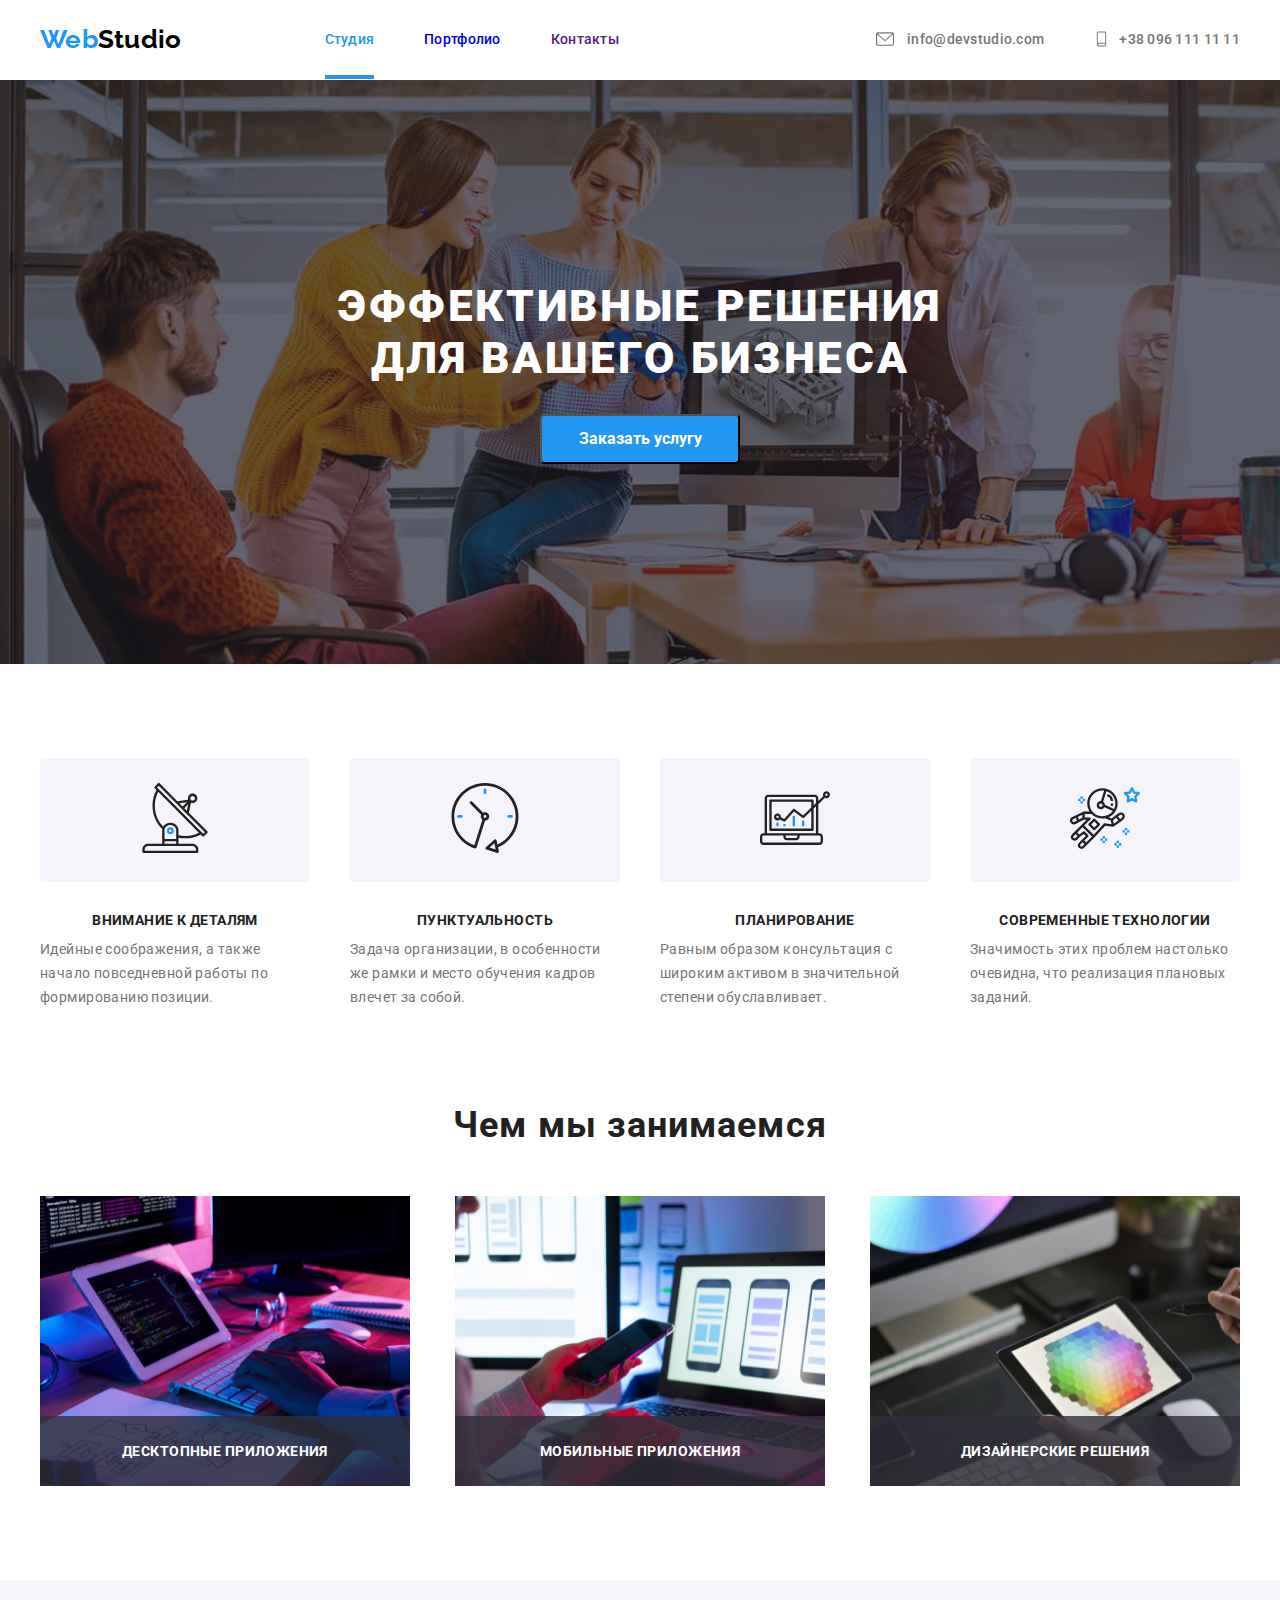
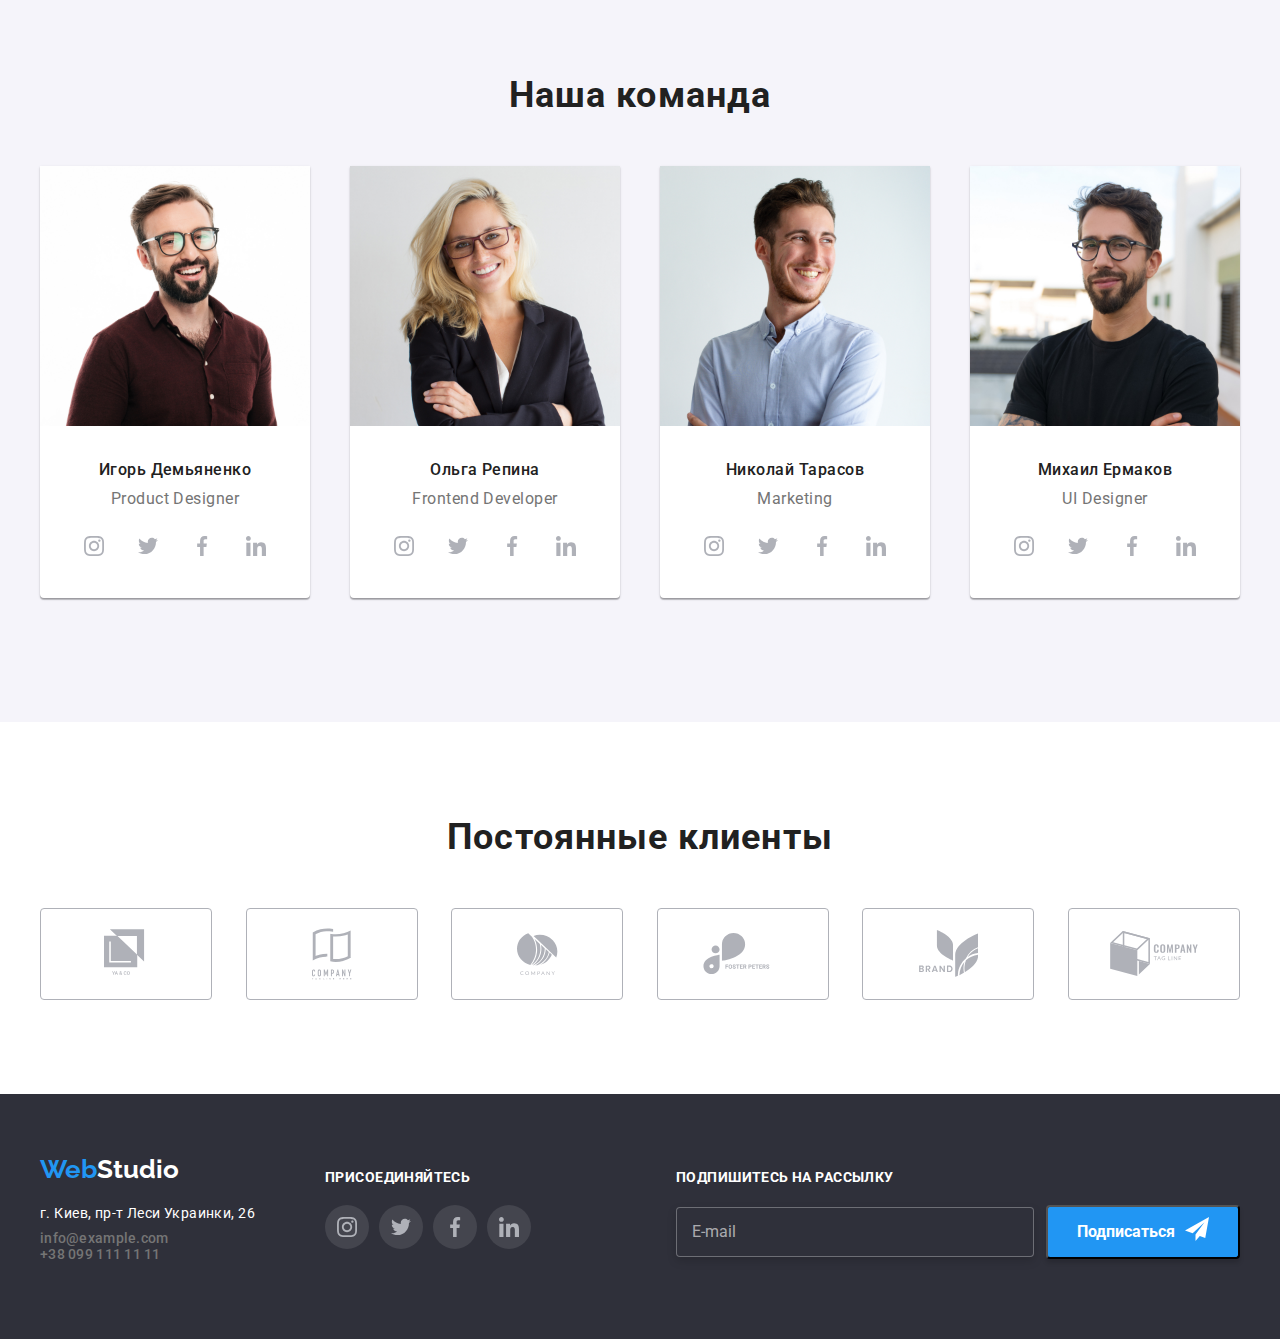
==== index.html @ 6fc79377 "Создает репозиторий" ====
<!DOCTYPE html>
<html lang="ru">
<head>
    <meta charset="UTF-8">
    <meta name="viewport" content="width=device-width, initial-scale=1.0">
    <title lang="en">WebStudio</title>
    <link <link href="https://fonts.googleapis.com/css2?family=Raleway:wght@700&family=Roboto:wght@400;500;700;900&display=swap" rel="stylesheet">
    <link rel="stylesheet" href="https://cdnjs.cloudflare.com/ajax/libs/modern-normalize/1.0.0/modern-normalize.min.css" integrity="sha512-ISS7cAi1PEhQ8jnbJpJZMd29NlhNj4AWYyLOSp2CE/CsHxTCu+r+t0D2yoJudVrd0/8fTVPUVDzY5Tvli75u/g==" crossorigin="anonymous" />
    <link rel="stylesheet" href="https://cdnjs.cloudflare.com/ajax/libs/animate.css/4.1.1/animate.min.css"/>
    <link rel="stylesheet" href="./style.css">
</head>
<!---->
<body>
    <header class="header">
        <div class="container">
                <nav class="nav">
                    <div class="container-nav-list">
                        <a class="logo animate__bounce" lang="en" href="#">
                        <span class="logo-first">Web</span><span class="logo-second">Studio</span>
                        </a>
                        
                            <ul class="nav-list">

                                <li class="nav-list"><a class="nav-list-studio current-studio" href="index.html">Студия</a></li>
                                <li class="nav-list"><a class="nav-list-portfolio" href="portfolio.html">Портфолио</a></li>
                                <li class="nav-list"><a class="nav-list-contacts" href="">Контакты</a></li>
                                
                            </ul>
                    </div>
                </nav>
                <ul class="container-contacts">
                    <li class="contacts-envelope contacts">
                         
                        <a class="mail" href="mailto:info@devstudio.com"><svg class="icon-envelope">
                            <use  href="./symbol-defs.svg#icon-envelope"></use></svg>info@devstudio.com</a>
                    </li>
                    <li class="contacts-smartphone contacts">
                        
                        <a class="tel " href="tel:+380961111111"><svg class="icon-smartphone">
                            <use  href="./symbol-defs.svg#icon-smartphone-1"></use></svg>+38 096 111 11 11</a>
                    </li>
                </ul>                  
        </div>                    
    </header>
    <main>
        <!-- HERO -->
        <section class="hero">
            <div class="container-hero">
                <!--<img src="./Images/Img (7) (1).jpg" alt="Команда разработчиков" width="1600px" height="600px">-->
                <div class="hero-title"><h1 class="hero-title">Эффективные решения<br> для вашего бизнеса</h1></div>
                <div class="container-hero-btn"><button class="hero-btn" data-modal-open type="button">Заказать услугу</button></div>
            </div>
        </section>
        <!-- Преимущества работы -->
        <section class="advantages container">
            <!-- <h2>Преимущества работы с нами</h2> -->
            <ul class="advantages-list">
                
                    <li class="advantages-item">
                        <div class="container-icon-advantages"><svg class="icon-advantages"><use href="./symbol-defs.svg#icon-antenna-1-1"></use></svg></div>                
                        <h3 class="advantages-title">Внимание к деталям</h3>
                        <p class="advantages-discription">Идейные соображения, а также начало повседневной работы по формированию позиции.</p>
                    </li>
                    <li class="advantages-item">
                        <div class="container-icon-advantages"><svg class="icon-advantages"><use href="./symbol-defs.svg#icon-clock-1-1"></use></svg></div>
                        <h3 class="advantages-title">Пунктуальность</h3>
                        <p class="advantages-discription">Задача организации, в особенности же рамки и место обучения кадров влечет за собой.</p>
                    </li>
                    <li class="advantages-item">
                        <div class="container-icon-advantages"><svg class="icon-advantages"><use href="./symbol-defs.svg#icon-diagram-1-1"></use></svg></div>
                        <h3 class="advantages-title">Планирование</h3>
                        <p class="advantages-discription">Равным образом консультация с широким активом в значительной степени обуславливает.</p>
                    </li>
                    <li class="advantages-item">
                        <div class="container-icon-advantages"><svg class="icon-advantages"><use href="./symbol-defs.svg#icon-astronaut-1-1"></use></svg></div>
                        <h3 class="advantages-title">Современные технологии</h3>
                        <p class="advantages-discription">Значимость этих проблем настолько очевидна, что реализация плановых заданий.</p>
                    </li>
               
            </ul>
        </section>
        <!--Чем мы занимаемся-->
        <section class="we_made container">  
                <h2 class="we_made-title">Чем мы занимаемся</h2>
                <ul>
                    <div class="we_made_job-list">
                        <li><img class="we-made-foto" src="Images/img.jpg" alt="Ноутбук на столе." width="370" height="290"><p class="we-made-item">Десктопные приложения</p></li>
                        <li><img class="we-made-foto" src="Images/img(1).jpg" alt="Телефон." width="370" height="290"><p class="we-made-item">Мобильные приложения</p></li>
                        <li><img class="we-made-foto" src="Images/img(2).jpg" alt="Планшет." width="370" height="290"><p class="we-made-item">Дизайнерские решения</p></li>
                    </div>
                </ul>
        </section>
        <!-- Наша команда -->
        <section class="our_team">
            <div class="container-our_team container">
                <h2 class="our_team-tilte">Наша команда</h2>
                <ul>
                    <div class="our-team-list">
                        <div class="card-item-studio"><li class="our_team-item"><img src="Images/img(3).jpg" alt="Игорь Демьяненко" width="270" height="260">
                        <div class="name"><h3 class="our_team-item-title">Игорь Демьяненко</h3></div>
                        <div class="position"><p lang="en" class="our_team-item-position">Product Designer</p>
                            <ul class="social-list">
                                <div class="container-social-list">
                                    <li class="social-list-item"><a class="social-link" href="#"><svg class="social-icon"><use href="./symbol-defs.svg#icon-instagram-2-1"></use></svg></a></li>
                                    <li class="social-list-item"><a class="social-link" href="#"><svg class="social-icon"><use href="./symbol-defs.svg#icon-twitter-1-1"></use></svg></a></li>
                                    <li class="social-list-item"><a class="social-link" href="#"><svg class="social-icon"><use href="./symbol-defs.svg#icon-facebook-1-1"></use></svg></a></li>
                                    <li class="social-list-item"><a class="social-link" href="#"><svg class="social-icon"><use href="./symbol-defs.svg#icon-linkedin-1-1"></use></svg></a></li>
                                </div>
                            </ul>
                        </div></li>
                        </div>
                        <div class="card-item-studio"><li class="our_team-item"><img src="Images/img(4).jpg" alt="Ольга Репина" width="270" height="260">
                            <div class="name"><h3 class="our_team-item-title">Ольга Репина</h3></div>
                            <div class="position"><p lang="en" class="our_team-item-position">Frontend Developer</p>
                            <ul class="social-list">
                                <div class="container-social-list">
                                    <li class="social-list-item"><a class="social-link" href="#"><svg class="social-icon"><use href="./symbol-defs.svg#icon-instagram-2-1"></use></svg></a></li>
                                    <li class="social-list-item"><a class="social-link" href="#"><svg class="social-icon"><use href="./symbol-defs.svg#icon-twitter-1-1"></use></svg></a></li>
                                    <li class="social-list-item"><a class="social-link" href="#"><svg class="social-icon"><use href="./symbol-defs.svg#icon-facebook-1-1"></use></svg></a></li>
                                    <li class="social-list-item"><a class="social-link" href="#"><svg class="social-icon"><use href="./symbol-defs.svg#icon-linkedin-1-1"></use></svg></a></li>
                                </div>
                            </ul>
                            </div></li>
                        </div>
                        <div class="card-item-studio"><li class="our_team-item"><img src="Images/img(5).jpg" alt="Николай Тарасов" width="270" height="260">
                            <div class="name"><h3 class="our_team-item-title">Николай Тарасов</h3></div>
                            <div class="position"><p lang="en" class="our_team-item-position">Marketing</p>
                            <ul class="social-list">
                                <div class="container-social-list">
                                    <li class="social-list-item"><a class="social-link" href="#"><svg class="social-icon"><use href="./symbol-defs.svg#icon-instagram-2-1"></use></svg></a></li>
                                    <li class="social-list-item"><a class="social-link" href="#"><svg class="social-icon"><use href="./symbol-defs.svg#icon-twitter-1-1"></use></svg></a></li>
                                    <li class="social-list-item"><a class="social-link" href="#"><svg class="social-icon"><use href="./symbol-defs.svg#icon-facebook-1-1"></use></svg></a></li>
                                    <li class="social-list-item"><a class="social-link" href="#"><svg class="social-icon"><use href="./symbol-defs.svg#icon-linkedin-1-1"></use></svg></a></li>
                                </div>
                            </ul>
                            </div></li>
                        </div>
                        <div class="card-item-studio"><li class="our_team-item"><img src="Images/img(6).jpg" alt="Михаил Ермаков" width="270" height="260">
                            <div class="name"><h3 class="our_team-item-title">Михаил Ермаков</h3></div>
                            <div class="position"><p lang="en" class="our_team-item-position">UI Designer</p>
                            <ul class="social-list">
                                <div class="container-social-list">
                                    <li class="social-list-item"><a class="social-link" href="#"><svg class="social-icon"><use href="./symbol-defs.svg#icon-instagram-2-1"></use></svg></a></li>
                                    <li class="social-list-item"><a class="social-link" href="#"><svg class="social-icon"><use href="./symbol-defs.svg#icon-twitter-1-1"></use></svg></a></li>
                                    <li class="social-list-item"><a class="social-link" href="#"><svg class="social-icon"><use href="./symbol-defs.svg#icon-facebook-1-1"></use></svg></a></li>
                                    <li class="social-list-item"><a class="social-link" href="#"><svg class="social-icon"><use href="./symbol-defs.svg#icon-linkedin-1-1"></use></svg></a></li>
                                </div>
                            </ul>                            

                        </div></li>
                        </div>
                    </div>
                </ul>
            </div>
        </section>
<!--Постоянные клиенты-->
        <section class="constant-clients container">
            <h2 class="constant-clients-title">Постоянные клиенты</h2>
            <ul class="clients-list">
                <li><a class="clients-link" href="#"><svg width="44.3" height="49.3" class="clients-icon" ><use href="./symbol-defs.svg#icon-logo-1-1"></use></svg></a></li>
                <li><a class="clients-link" href="#"><svg width="40" height="52" class="clients-icon" ><use href="./symbol-defs.svg#icon-logo-2-1"></use></svg></a></li>
                <li><a class="clients-link" href="#"><svg width="41" height="42.6" class="clients-icon" ><use href="./symbol-defs.svg#icon-logo-3-1"></use></svg></a></li>
                <li><a class="clients-link" href="#"><svg width="79.7" height="42" class="clients-icon" ><use href="./symbol-defs.svg#icon-logo-4-1"></use></svg></a></li>
                <li><a class="clients-link" href="#"><svg width="59" height="47" class="clients-icon" ><use href="./symbol-defs.svg#icon-logo-5-1"></use></svg></a></li>
                <li><a class="clients-link" href="#"><svg width="88.5" height="45.5" class="clients-icon" ><use href="./symbol-defs.svg#icon-logo-6-1"></use></svg></a></li>
            </ul>
        </section>
    </main> 
    <footer class="footer">
        <div class="container footer-all">
            <div class="footer-content">
                <div class="container-adress">
                    <div class="container-logo">
                        <a class="logo" lang="en" href="#"> 
                            <span class="logo-first">Web</span><span class="logo-foot">Studio</span></a> 
                    </div>
                    <address class="adress">
                        <div class="container-adress">
                            <p class="adress-sity">г. Киев, пр-т Леси Украинки, 26</p>
                            <ul class="contacts">
                                <li><a class="mail mail-footer" href="mailto:info@example.com">info@example.com</a></li>
                                <li><a class="tel" href="tel:+380991111111">+38 099 111 11 11</a></li>
                            </ul>
                        </div>
                    </address>
                </div>
                <div class="container-join">
                    <p class="join">присоединяйтесь</p>
                    <ul class="social-list">
                        <div class="container-social-list">
                            <li class="social-list-item social-list-footer"><a class="social-link social-link-footer" href="#"><svg class="social-icon"><use href="./symbol-defs.svg#icon-instagram-2-1"></use></svg></a></li>
                            <li class="social-list-item social-list-footer"><a class="social-link social-link-footer" href="#"><svg class="social-icon"><use href="./symbol-defs.svg#icon-twitter-1-1"></use></svg></a></li>
                            <li class="social-list-item social-list-footer"><a class="social-link social-link-footer" href="#"><svg class="social-icon"><use href="./symbol-defs.svg#icon-facebook-1-1"></use></svg></a></li>
                            <li class="social-list-item social-list-footer"><a class="social-link social-link-footer" href="#"><svg class="social-icon"><use href="./symbol-defs.svg#icon-linkedin-1-1"></use></svg></a></li>
                        </div>
                    </ul>
                </div>
            </div> 
            <div class="footer-form">
                <p class="footer-form-title">Подпишитесь на рассылку</p>
                    <form>
                        <div class="form-shape">
                            <input class="footer-input-mail" type="text" name="footer-form-name" placeholder=" " id="form-mail" >
                            <label class="footer-form-name" for="form-mail">E-mail</label>
                            <button type="submit" class="footer-form-btn">
                                <span class="footer-btn-title">Подписаться</span>
                                <svg  class="footer-form-icon"><use href="./symbol-defs.svg#icon-icon-send-1"></use></svg>
                            </button>
                        </div>
                    </form>   
            </div>   
        </div>    
    </footer>  

    <div class="backdrop is-hidden" data-modal>
        <div class="modal">
            <button class="modal-btn-close" type="button" data-modal-close>
                <svg class="modal-close-icon">
                    <use href="./symbol-defs.svg#icon-close-black-18dp-2-1-1"></use>
                </svg>
            </button>
            <p class="modal-title" >Оставьте свои данные, мы вам перезвоним</p>
            <form class="modal-form" >
                <div class="container-modal-form">
                    <div class="modal-form-field" >
                        <label class="modal-form-label">
                        Имя
                        <input class="modal-form-input" name="name" type="text"  />
                        <svg class="modal-form-icon-name"><use href="./symbol-defs.svg#icon-Vector-1-1"></use></svg></label>
                    </div>
                    <div class="modal-form-field" >
                        <label class="modal-form-label" >
                        Телефон
                        <input class="modal-form-input" name="tel" type="tel" />
                        <svg class="modal-form-icon-tel"><use href="./symbol-defs.svg#icon-Vector-2-1"></use></svg> </label>
                    </div>
                    <div class="modal-form-field" >
                        <label class="modal-form-label">
                        Почта
                        <input class="modal-form-input" name="mail" type="email"/>
                        <svg class="modal-form-icon-mail"><use href="./symbol-defs.svg#icon-Vector-3-1"></use></svg></label>
                    </div>
                    <div class="modal-form-field form-textarea" >
                        <label class="modal-form-label" >
                        Комментарий
                        <textarea class="modal-form-textarea" name="comment" placeholder="Введите текст"></textarea></label>
                    </div>
                
                    <div class="modal-policy">
                        <label class="modal-policy-label" >
                            <input class="checkbox" name="policy" type="checkbox"/>
                            <span class="checkbox-icon" ></span>
                            Соглашаюсь с рассылкой и принимаю<a class="modal-policy-link" href="#"> Условия договора</a>
                        </label>
                    </div>
                    <div class="container-modal-btn"><button class="modal-form-btn" type="submit">Отправить</button></div>
                </div>
            </form>
            
        </div>
    </div>
    <script src="./JS/modal.js"></script>
</body>
</html>
---- style.css ----
:root{
    --accent-color:#2196F3;
    --roboto-font: Roboto, sans-serif;
    --raleway-font: Raleway, sans-serif;
    --titles-color: #212121;
    --items-color: #757575;

}

h1,
h2,
h3,
h4,
h5,
h6{
    margin: 0;
}

ul,
ol{
    margin: 0;
    padding: 0;
}
p{
    margin: 0;
}

/*------------HEADER--------------*/ 
body{
    margin: 0;
}

.logo{
font-family: var(--raleway-font);
font-weight: 700;
font-size: 26px;
line-height: 1.192;
text-decoration: none; 
animation-duration: 1000ms;   
}
.logo-first{
color: #2196F3;


}
.logo-second{
color: #000000;
}
.header{
    padding-bottom: 25px;
    padding-top: 24px;
}

.header .logo{
    margin-right: 93px;
    
}
.nav-list:not(:first-child){
  margin-left: 50px;  
}
.mail .icon-envelope{
    width: 24px;
    height: 18px;
    margin-right: 10px;
    fill: #757575;
    
}

.mail{
    display: flex;
    align-items: center;
    transition: 250ms cubic-bezier(0.4, 0, 0.2, 1);

}


.tel{
    display: flex;
    align-items: center;
    transition: 250ms cubic-bezier(0.4, 0, 0.2, 1);
}
.nav-list-studio, .nav-list-portfolio, .nav-list-contacts{
    transition: 250ms cubic-bezier(0.4, 0, 0.2, 1);
}
.tel .icon-smartphone{
    width: 15px;
    height:24px;
    margin-right: 10px;
    fill:#757575
}
.current-studio{
    color:var(--accent-color);
}
.current-studio::after{
    content:'';
    width: 100%;
    display: block;
    height: 4px;
    background-color: var(--accent-color);
    position: absolute;
    top: 44px;
    
}

.current-portfolio{
    color:var(--accent-color);
}
.current-portfolio::after{
    content:'';
    width: 100%;
    display: block;
    height: 4px;
    background-color: var(--accent-color);
    position: absolute;
    top: 45px;
    
}
.contacts-smartphone{
    margin-left: 50px;
    display: flex;
    align-items: center;
}

}

.contacts-envelope{
    display: flex;
    align-items: center;
}
.icon-envelope:hover, .icon-envelope:focus, .icon-smartphone:hover, .icon-smartphone:focus{
    fill:var(--accent-color);
}
.mail:focus .icon-envelope,
.mail:hover .icon-envelope,
.tel:hover .icon-smartphone,
.tel:focus .icon-smartphone{
    fill:var(--accent-color);
}

.container{
    width: 1200px;
    padding: 0 15px;
    margin: 0 auto;   
}

.header>.container{
    display: flex;
    align-items: center;
    justify-content: space-between;
    
}
.container-nav-list{
    display: flex;
    align-items: center;
}
.nav-list{
    display: flex;
    align-items: center;
}
.container-contacts{
    display: flex;
    align-items: center;
    
}


.nav{
font-family: var(--roboto-font);
font-style: normal;
font-weight: 500;
font-size: 14px;
line-height: 1.143;
letter-spacing: 0.02em;
           
}
.nav-list{
    color: var(--titles-color);
    position: relative;
}
.nav-list, .contacts, .advantages-list, .we_made_job-list, .our-team-list, .btn-list, .examples-list {
list-style: none;

}
.nav-list-studio, .nav-list-portfolio, .nav-list-contacts{
    text-decoration: none;
    
}
.nav-list-studio:hover, .nav-list-studio:focus, 
.nav-list-portfolio:hover, .nav-list-portfolio:focus, 
.nav-list-contacts:hover, .nav-list-contacts:focus {
    color: var(--accent-color);
}
.mail, .tel {
    text-decoration: none;
    color: var(--items-color);
    font-style: normal;
    font-family: var(--roboto-font);
    font-style: normal;
    font-weight: 500;
    font-size: 14px;
    line-height: 1.143;
    letter-spacing: 0.02em;
}

.mail:hover, .mail:focus, .tel:hover, .tel:focus{
    color:var(--accent-color);
}

}
/*-------------END HEADER----------------*/

/*-------------HERO----------------*/




}
.container-hero{
    
    
    
    
}
.hero{
    padding: 200px 0;
    background-color: #2F303A;
    background-image: linear-gradient(
        rgba(47, 48, 58, 0.4),
        rgba(47, 48, 58, 0.4)), 
        url(./Images/Img\ \(7\)\ \(1\).jpg);
    background-repeat: no-repeat;
    background-size: cover;  
}

.hero-title{
font-family: var(--roboto-font);
font-weight: 900;
font-size: 44px;
line-height: 1,364;
letter-spacing: 0.06em;
text-transform: uppercase;
text-align: center;
margin-bottom: 30px;
color: #FFFFFF;
}


.hero-btn{
font-family: var(--roboto-font);
font-style: normal;
font-weight: bold;
font-size: 16px;
line-height: 1.875;
text-align: center;
min-width: 200px;
min-height: 50px;
background-color: var(--accent-color);
border-radius: 4px;

/* identical to box height, or 187% */

color: #FFFFFF;
}



.container-hero-btn{
    text-align: center;
}

/*--------------END HERO--------------*/

/*--------------ADVANTAGES-------------*/
.advantages-title{
    
    font-family: var(--roboto-font);
    font-style: normal;
    font-weight: bold;
    font-size: 14px;
    line-height:1.143;
    letter-spacing: 0.03em;
    text-transform: uppercase;
    color: var(--titles-color);
    margin-top: 30px;
}
.advantages-discription{
font-family: var(--roboto-font);
font-style: normal;
font-weight: normal;
font-size: 14px;
line-height: 1.714;
/* or 171% */
letter-spacing: 0.03em;
color: var(--items-color);
max-width: 270px;
margin-top: 10px;
}

.advantages{
    
    padding-top: 94px;
    padding-bottom: 94px;
    
    
}

.advantages-list{
    display: flex;
    align-items: center;
    justify-content: space-between;
}

.container-icon-advantages{

   display: block;
   padding-top: 25px;
   padding-bottom: 25px;
   padding-left: 100px;
   padding-right: 100px;
   background-color: #F5F4FA;
   border-radius: 4px;
   


}
.icon-advantages{
    width: 70px;
    height: 70px;
}
.advantages-item{
    display: flex;
    flex-direction: column;
    align-items: center;
}


.container-advantages-list:not(:last-child){
    margin-right: 30px;
}

/*---------------END AVANTAGES--------------*/

/*---------------WE MADE--------------------*/


.we_made-title, .our_team-tilte, .constant-clients{
font-family: var(--roboto-font);
font-weight: 700;
font-size: 36px;
line-height: 1.167;
text-align: center;
letter-spacing: 0.03em;
color: var(--titles-color);
}

.we-made-foto{
    display: block;
}

.we-made-item{
position: absolute;
display: flex;
justify-content: center;
padding-top: 27px;
padding-bottom: 27px;
background: rgba(47, 48, 58, 0.8);
width: 370px;
transform: translateY(-100%);

font-family: var(--roboto-font);
font-style: normal;
font-weight: bold;
font-size: 14px;
line-height: 1.143;
text-align: center;
letter-spacing: 0.03em;
text-transform: uppercase;

color: #FFFFFF;
}
.we_made{
    padding-bottom: 94px;
}
.we_made_job-list{
    position: relative;
    display: flex;
    justify-content: space-between;
    margin-top: 50px;
}
.we_made_job-list:not(:last-child){
    margin-right: 30px;
}
/*----------------END WE MADE----------------*/

/*---------------OUR TEAM--------------------*/
.name{
    padding-top: 30px;
    

}
.position{
    margin-top: 10px;
}

.our_team-item-title{
    font-family: var(--roboto-font);
    font-style: normal;
    font-weight: 500;
    font-size: 16px;
    line-height: 1.188;
    text-align: center;
    letter-spacing: 0.03em;
    color: var(--titles-color);
    
}
.our_team-item-position{
    font-family: var(--roboto-font);
font-style: normal;
font-weight: normal;
font-size: 16px;
line-height: 1.188;
text-align: center;
letter-spacing: 0.03em;
color: var(--items-color);
margin-bottom: 16px;
}
.card-item-studio{
    
    border-radius: 0 0 4px 4px;
    box-shadow: 0px 1px 3px rgba(0, 0, 0, 0.12), 0px 1px 1px rgba(0, 0, 0, 0.14), 0px 2px 1px rgba(0, 0, 0, 0.2);
    background-color: #FFFFFF;
}

.our_team{

    padding-top: 94px;
    padding-bottom: 94px;
    background-color: #F5F4FA;
}
.our-team-list{
    display: flex;
    justify-content: space-between;
    margin-top: 50px;
    padding-bottom: 30px;
}
.our-team-list:not(:last-child){
    margin-right: 30px;

}

.our_team{
    background-color: #F5F4FA;
}
.social-list{
    list-style-type: none;

}
.social-list-item{
    display: flex;    
}


.social-link{
  display: flex;
  justify-content: center;
  align-items: center;
  width: 44px;
  height: 44px;
    border-radius: 50%;
    transition: 250ms cubic-bezier(0.4, 0, 0.2, 1);
    
}


.container-social-list{
    
    display: flex;
    justify-content: space-between;
    padding-bottom: 30px;
    padding-right: 32px;
    padding-left: 32px;
}
.social-icon{
    display: inline-block;
    margin-left: auto;
    margin-right: auto;
    margin-top: auto;
    margin-bottom: auto;
    width: 20px;
    height: 20px;
    fill: #AFB1B8;
   
}
.social-link:hover, .social-link:focus{
    background-color: var(--accent-color);
}
.social-link:hover .social-icon,
.social-link:focus .social-icon{
    fill: #FFFFFF;
    

    
}
/*-----------------END OUR TEAM---------------*/
/*------------------CONSTANT CLIENTS-------------*/

.clients-list{
    display: flex;
    justify-content: space-between;
    list-style-type: none;
}
.constant-clients-title{
    font-family:var(--roboto-font);
font-style: normal;
font-weight: bold;
font-size: 36px;
line-height: 1.167;
text-align: center;
letter-spacing: 0.03em;
color: #212121;
margin-bottom: 50px;
}
.constant-clients{
    padding-top: 94px;
    padding-bottom: 94px;
}
.clients-link{
    display: flex;
    width: 170px;
    height: 90px;
    border: 1px solid #AFB1B8;
    border-radius: 4px;
    justify-content: center;
    align-items: center;
    

}
.clients-icon{
    fill:#AFB1B8;
    transition: 250ms cubic-bezier(0.4, 0, 0.2, 1);
}
.clients-icon:hover, .clients-icon:focus{
    fill: var(--accent-color);
}
.clients-link:hover, .clients-link:focus{
    border-color: var(--accent-color);
}
.clients-link:hover .clients-icon,
.clients-link:focus .clients-icon{
    fill:var(--accent-color);
    
}


/*---------------END CONSTANT CLIENTS------------*/

/*-----------------FOOTER---------------------*/

.footer{
    background-color: #2F303A;
    padding-top: 60px;
    padding-bottom: 60px;
       
}
.join{
font-family: Roboto;
font-style: normal;
font-weight: bold;
font-size: 14px;
line-height: 1.143;
letter-spacing: 0.03em;
text-transform: uppercase;
color: #FFFFFF;
margin-bottom: 20px;
}
.footer-all{
    display: flex;
    justify-content: space-between;
}
.footer-form-title{
    font-family: var(--roboto-font);
font-style: normal;
font-weight: bold;
font-size: 14px;
line-height: 1.143;
letter-spacing: 0.03em;
text-transform: uppercase;
margin-bottom: 20px;
color: #FFFFFF;
}
.form-shape{
    position: relative;
    display: flex;
    align-items: center;
}
.footer-form{
    margin-left: 70px;
    padding-top: 15px;
}
.footer-content{
    display: flex;
    align-items: flex-start;
}
.footer-btn-title{
    font-family: var(--roboto-font);
font-style: normal;
font-weight: bold;
font-size: 16px;
line-height: 1.875;
color:#FFFFFF;
}
.footer-form-btn{
    background-color: #2196F3;
    box-shadow: 0px 4px 4px rgba(0, 0, 0, 0.15);
    border-radius: 4px;
    display: flex;
    margin-left: 12px;
    padding: 10px 29px;  

}
.footer-input-mail{
    border: 1px solid rgba(255, 255, 255, 0.3);
    box-sizing: border-box;
    filter: drop-shadow(0px 4px 4px rgba(0, 0, 0, 0.15));
    border-radius: 4px;
    width: 358px;
    height: 50px;
    background-color: #2F303A;
    padding-left: 75px;
    color:#ffffff;
}
.footer-form-name{
    font-family: var(--roboto-font);
font-style: normal;
font-weight: normal;
font-size: 16px;
line-height: 1.25;
color: rgba(255, 255, 255, 0.6);
position: absolute;
top:50%;
transform: translateY(-50%);
left: 16px;

}
.footer-form-icon{
    width: 24px;
    height: 24px;
    margin-left: 10px;
}
.logo-foot{
    color: #ffffff;    
}
.social-link-footer{
    background: rgba(255, 255, 255, 0.1);
}
.social-list-footer:not(:last-child){
    margin-right: 10px;
}

.container-logo{
margin-bottom: 20px;
}
.container-address{
    text-align: left;
}
.container-join{
    margin-left: 70px;
    padding-top: 15px;
}
.container-join .container-social-list{
    padding-left: 0;
}
.adress-sity{
font-family: var(--roboto-font);
font-style: normal;
font-weight: normal;
font-size: 14px;
line-height: 24px1.714;
letter-spacing: 0.03em;
color: #FFFFFF;
margin-bottom: 9px;
}
/*.footer-input-mail:hover+.footer-form-name,
.footer-input-mail:not(:placeholder-shown)+.footer-form-name{
    transform: translateX(-160%);*/
}
.mail-footer{
    display: block;
    margin-bottom: 9px;
}


/*------------------END FOOTER-----------------*/

/*------------------MODAL WINDOW---------------*/

.backdrop{
    position: fixed;
    width: 100%;
    height: 100%;
    z-index: 100;
    top:0;
    left:0;
    background: rgba(0, 0, 0, 0.2);
    transition: 350ms cubic-bezier(0.4, 0, 0.2, 1);
    transform: scale(1);
}
.backdrop.is-hidden{
    opacity: 0;
    pointer-events: none;
    transform: scale(0.8);
}

.modal{
    position: absolute;
    top:50%;
    left:50%;
    transform: translate(-50%, -50%);

    width: 528px;
    height: 581px;
    background-color: #ffffff;
    
    
}
.modal-btn-close{
    position: absolute;
    right: 8px;
    top:8px;
    width: 30px;
    height: 30px;
    border-radius: 50%;
    border-color:  rgba(0, 0, 0, 0.1);
    background-color: #FFFFFF;
    display: flex;
    justify-content: center;
    align-items: center;
    padding: 0;
    transition: 250ms cubic-bezier(0.4, 0, 0.2, 1);;   
}
.modal-btn-close:hover, .modal-btn-close:focus{
    fill: var(--accent-color);
}
.modal-close-icon{
    display: block;
}
.modal-form{
    display: block;
}
.container-modal-form{
    padding-left: 40px;
    padding-right: 40px;
}
.form-textarea{
    margin-bottom: 20px;   
}

.modal-form-field{
    margin-top:10px;
    display: flex;
    flex-direction: column;
    transition: 250ms cubic-bezier(0.4, 0, 0.2, 1);
}
.modal-form-input{
    transition: 250ms cubic-bezier(0.4, 0, 0.2, 1);
}
.modal-form-field:hover .modal-form-icon-mail, .modal-form-field:focus .modal-form-icon-mail,
.modal-form-field:hover .modal-form-icon-tel, .modal-form-field:focus .modal-form-icon-tel,
.modal-form-field:hover .modal-form-icon-name, .modal-form-field:focus .modal-form-icon-name
{
    fill: var(--accent-color);
    
}
.modal-form-input:focus +.modal-form-icon-name, 
.modal-form-input:focus +.modal-form-icon-tel, 
.modal-form-input:focus +.modal-form-icon-mail{
    fill: var(--accent-color);
}
.modal-form-input:focus, .modal-form-textarea:focus{
    outline-color: var(--accent-color);
}

.modal-form-field:hover .modal-form-input, .modal-form-field:focus .modal-form-input {
    border-color: var(--accent-color);
} 
.modal-form-field:focus {
    fill: var(--accent-color);
}
.modal-form-label{
    margin-bottom: 4px;
}
.modal-form-field input{
    width: 100%;
    border: 1px solid rgba(33, 33, 33, 0.2);
    box-sizing: border-box;
    border-radius: 4px;
    min-height: 40px;
    padding-left: 38px;

}
.modal-form-field textarea{
    width:100%;
    border: 1px solid rgba(33, 33, 33, 0.2);
    box-sizing: border-box;
    border-radius: 4px;
    min-height: 120px;
    padding: 12px;
}
.modal-form-field textarea::placeholder{
    font-family: var(--roboto-font);
font-style: normal;
font-weight: normal;
font-size: 12px;
line-height: 1.167;
letter-spacing: 0.01em;
color: rgba(117, 117, 117, 0.5);
padding-left: 4px;

}
.modal-policy{
    display: flex;
    align-items: center;
    padding-left: 12px;
    margin-bottom: 30px;
}
.container-modal-btn{
    padding-left: 124px;
}
.modal-form-field{
    position: relative;
}
.modal-form-icon-name, .modal-form-icon-tel, .modal-form-icon-mail{
    position: absolute;
   top:0;
   left:0;
   width:18px;
   height: 18px;
    transform: translateY(24px);
    left: 12px;
    
}

.modal-form-btn{
    font-family: var(--accent-color);
font-style: normal;
font-weight: bold;
font-size: 16px;
line-height: 1.875;
/* identical to box height, or 187% */
background-color: #2196F3;
border-color: #2196F3;

color: #FFFFFF;
padding: 10px 55px;
box-shadow: 0px 4px 4px rgba(0, 0, 0, 0.15);
border-radius: 4px;
}
.modal-policy-link{
    color: #2196F3;
    margin-left: 3px;
}
.modal-policy label{
    font-family: var(--roboto-font);
    font-style: normal;
    font-weight: normal;
    font-size: 14px;
    line-height: 1.714;
/* identical to box height, or 171% */

letter-spacing: 0.03em;

color: #757575;
}
.modal-form-field label{
    font-family: var(--roboto-font);
    font-style: normal;
    font-weight: normal;
    font-size: 12px;
    line-height: 1.167;
    /* identical to box height */
    
    letter-spacing: 0.01em;
    
    color: #757575;
    
}
.checkbox{
    -webkit-appearance: none;
    -moz-appearance: none;
    appearance: none;
}
.checkbox-icon{
    display: block;
    width: 16px;
    height: 15px;
    border-radius: 2px ;
    border: 2px solid #212121;
    margin-right: 7px;
}
.checkbox:checked+.checkbox-icon{
    border-color: transparent;
    /*background-color: var(--accent-color);*/
    background-image: url('./Images/icon_check_(1).svg');
    background-size: cover;
    background-origin: border-box;
}
.modal-policy-label{
    display: flex;
    align-items: center;
}
.modal-title{
    font-family: var(--roboto-font);
font-style: normal;
font-weight: bold;
font-size: 20px;
line-height: 1.15;
text-align: center;
letter-spacing: 0.03em;
color: #212121;
padding-top: 40px;
padding-left: 40px;
padding-right: 40px;
margin-bottom: 12px;
}
.modal-btn-close .modal-close-icon{

    width: 18px;
    height: 18px;
}

/*--------------END MODAL WINDOW---------------*/

/*------------------PORTFOLIO------------------*/

.portfolio-body{
    margin: 0;
}
.container-btn-list{
display: flex;
justify-content: center;
padding-bottom: 34px;
padding-top: 94px;

}

.header-portfolio{
    border-bottom: 1px solid #ECECEC;
       
}


.card{
    padding: 20px;
    padding-top: 20px;
    padding-bottom: 20px;
    padding-left: 24px;
    padding-right: 24px;
    border-bottom: 1px solid #eeeeee;
    border-left: 1px solid #eeeeee;
    border-right: 1px solid #eeeeee;
    
}
.btn-item{
    display: block;
    height: 38px;
     background-color: #F5F4FA;
     border-radius: 4px;
     border-color: transparent;
     transition: 250ms cubic-bezier(0.4, 0, 0.2, 1);
    

font-family: var(--roboto-font);
font-style: normal;
font-weight: 500;
font-size: 16px;
line-height: 1.625;
/* identical to box height, or 162% */

text-align: center;
letter-spacing: 0.03em;

color:var(--titles-color);
}


.btn-first{
    width: 73px;  
}
.btn-second{
    width: 128px;
}
.btn-third{
    width: 140px;
}
.btn-fourth{
    width: 103px;
}
.btn-fifth{
    width: 130px;
}
.btn-list{
font-family: var(--roboto-font);
font-style: normal;
font-weight: 500;
font-size: 16px;
line-height: 1.625;
text-align: center;
letter-spacing: 0.03em;
color: var(--titles-color);

}
.btn-sheet:not(:last-child){
    margin-right: 8px;
}

.examples-item-picture{
    display: block;
    
}
.container-examples-list{
    display: flex;
    flex-wrap: wrap;
    padding-bottom: 94px;
}   
.examples-item:not(:nth-child(3n+1)){
    margin-left: 30px;
}
.examples-item{
    flex-basis: CALC(100%/3-90);
    
}
.examples-item:not(:nth-child(n+7)){
    margin-bottom: 30px;
    
}
.examples-link{
    display: block;
}

.examples-link:focus, .examples-link:hover{
    box-shadow: 0px 4px 4px rgba(0, 0, 0, 0.2);
      
}
.examples-foto{
    position: relative;
    overflow: hidden;
    
}

.examples-text{
    position: absolute;
    top:0;
    left:0;
    width: 100%;
    height: 100%;

    padding-left: 24px;
    padding-right: 24px;
    padding-top: 63px;
    padding-bottom: 63px;
    font-family: var(--roboto-font);
    font-style: normal;
    font-weight: normal;
    font-size: 18px;
    line-height: 1.556;
    /* or 156% */

    letter-spacing: 0.03em;
    color: #FFFFFF;
    background-color: rgba( 33,150,243,0.9);

    transition: transform 250ms cubic-bezier(0.4, 0, 0.2, 1);
    transform: translateY(100%);
}
.examples-link:hover .examples-text, .examples-link:focus .examples-text{
    transform: translateY(0);
}


.examples-title{
font-family: var(--roboto-font);
font-style: normal;
font-weight: bold;
font-size: 18px;
line-height: 2;
letter-spacing: 0.06em;
color: var(--titles-color);
padding-bottom: 4px;
}

.example-description{
font-family: var(--roboto-font);
font-style: normal;
font-weight: normal;
font-size: 16px;
line-height: 1.875;
letter-spacing: 0.03em;
color: var(--items-color);
}
.padding{
    padding-bottom: 94px;
}
.examples-link{
    text-decoration: none ;
}

.btn-item:hover, .btn-item:focus{
    background-color: var(--accent-color); 
    color: #ffffff;
    box-shadow: 0px 4px 4px rgba(0, 0, 0, 0.2);
}
/*--------------END PORTFOLIO-----------*/
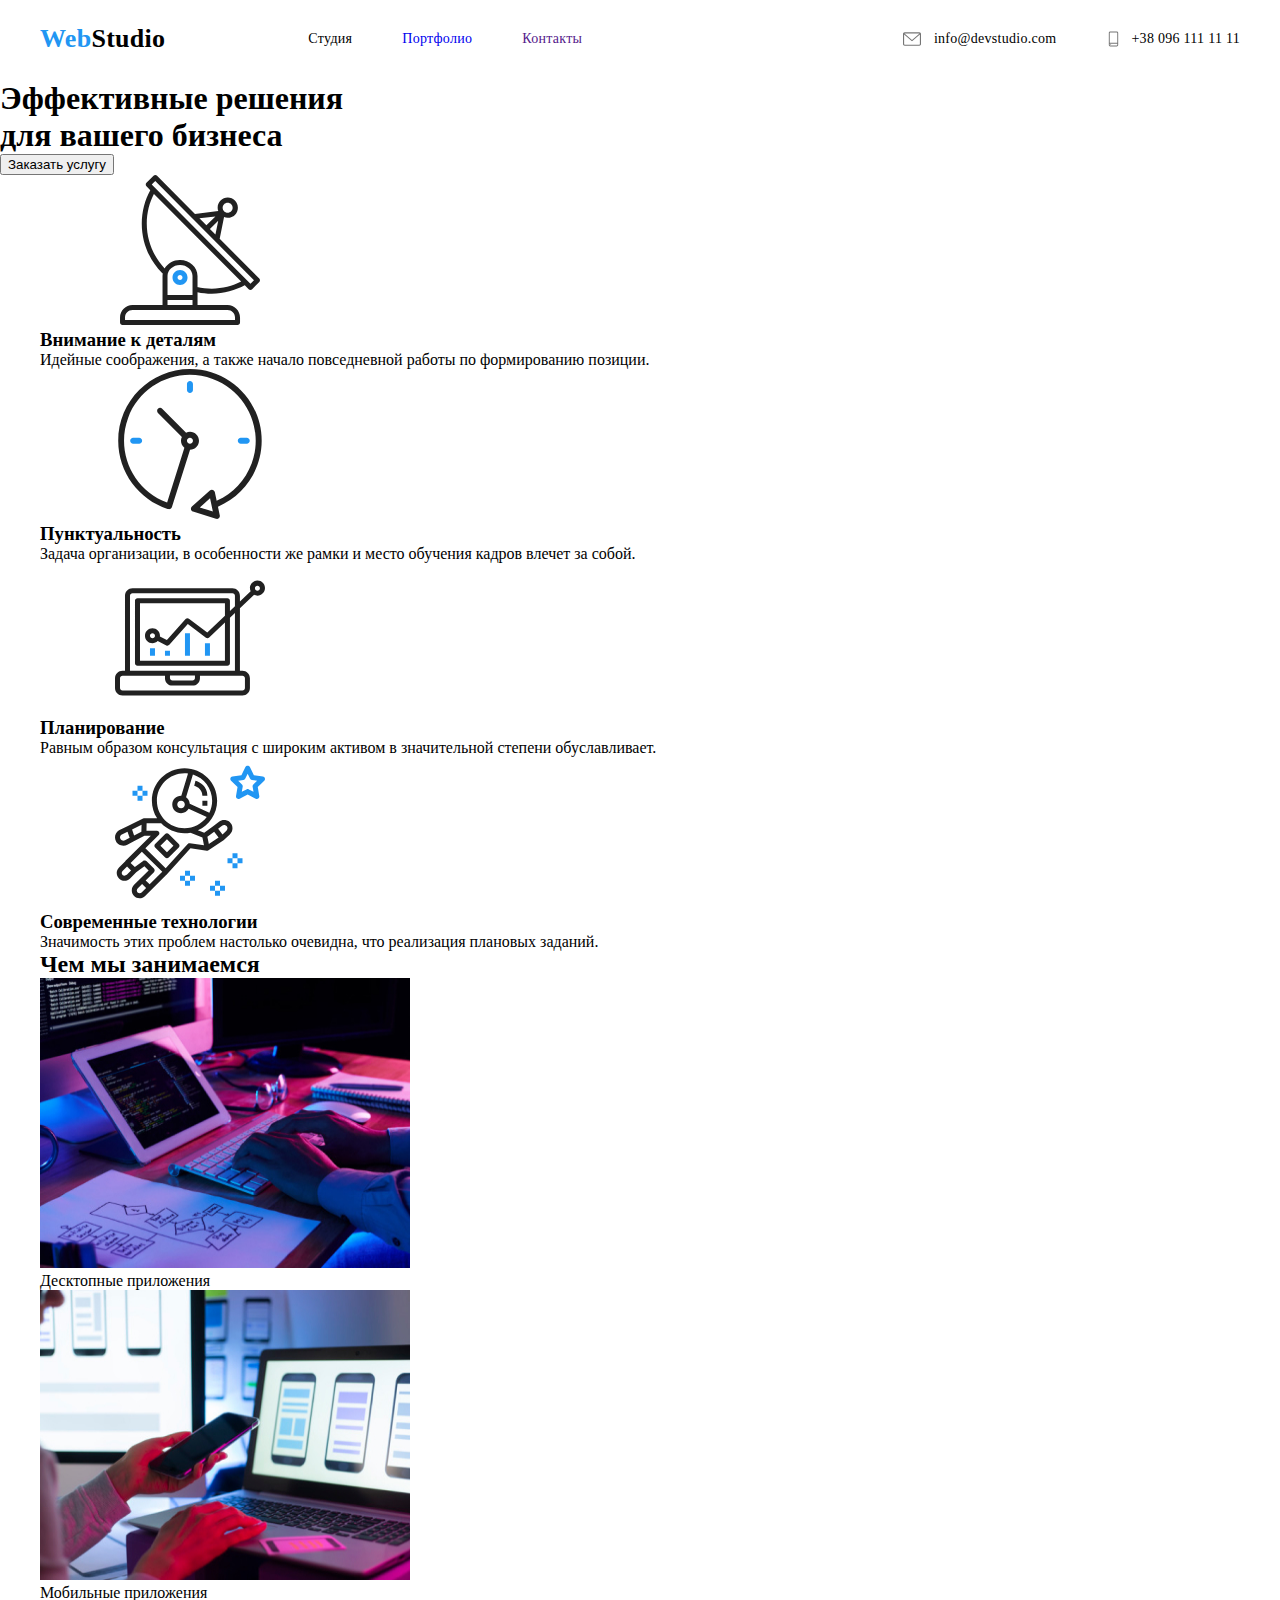
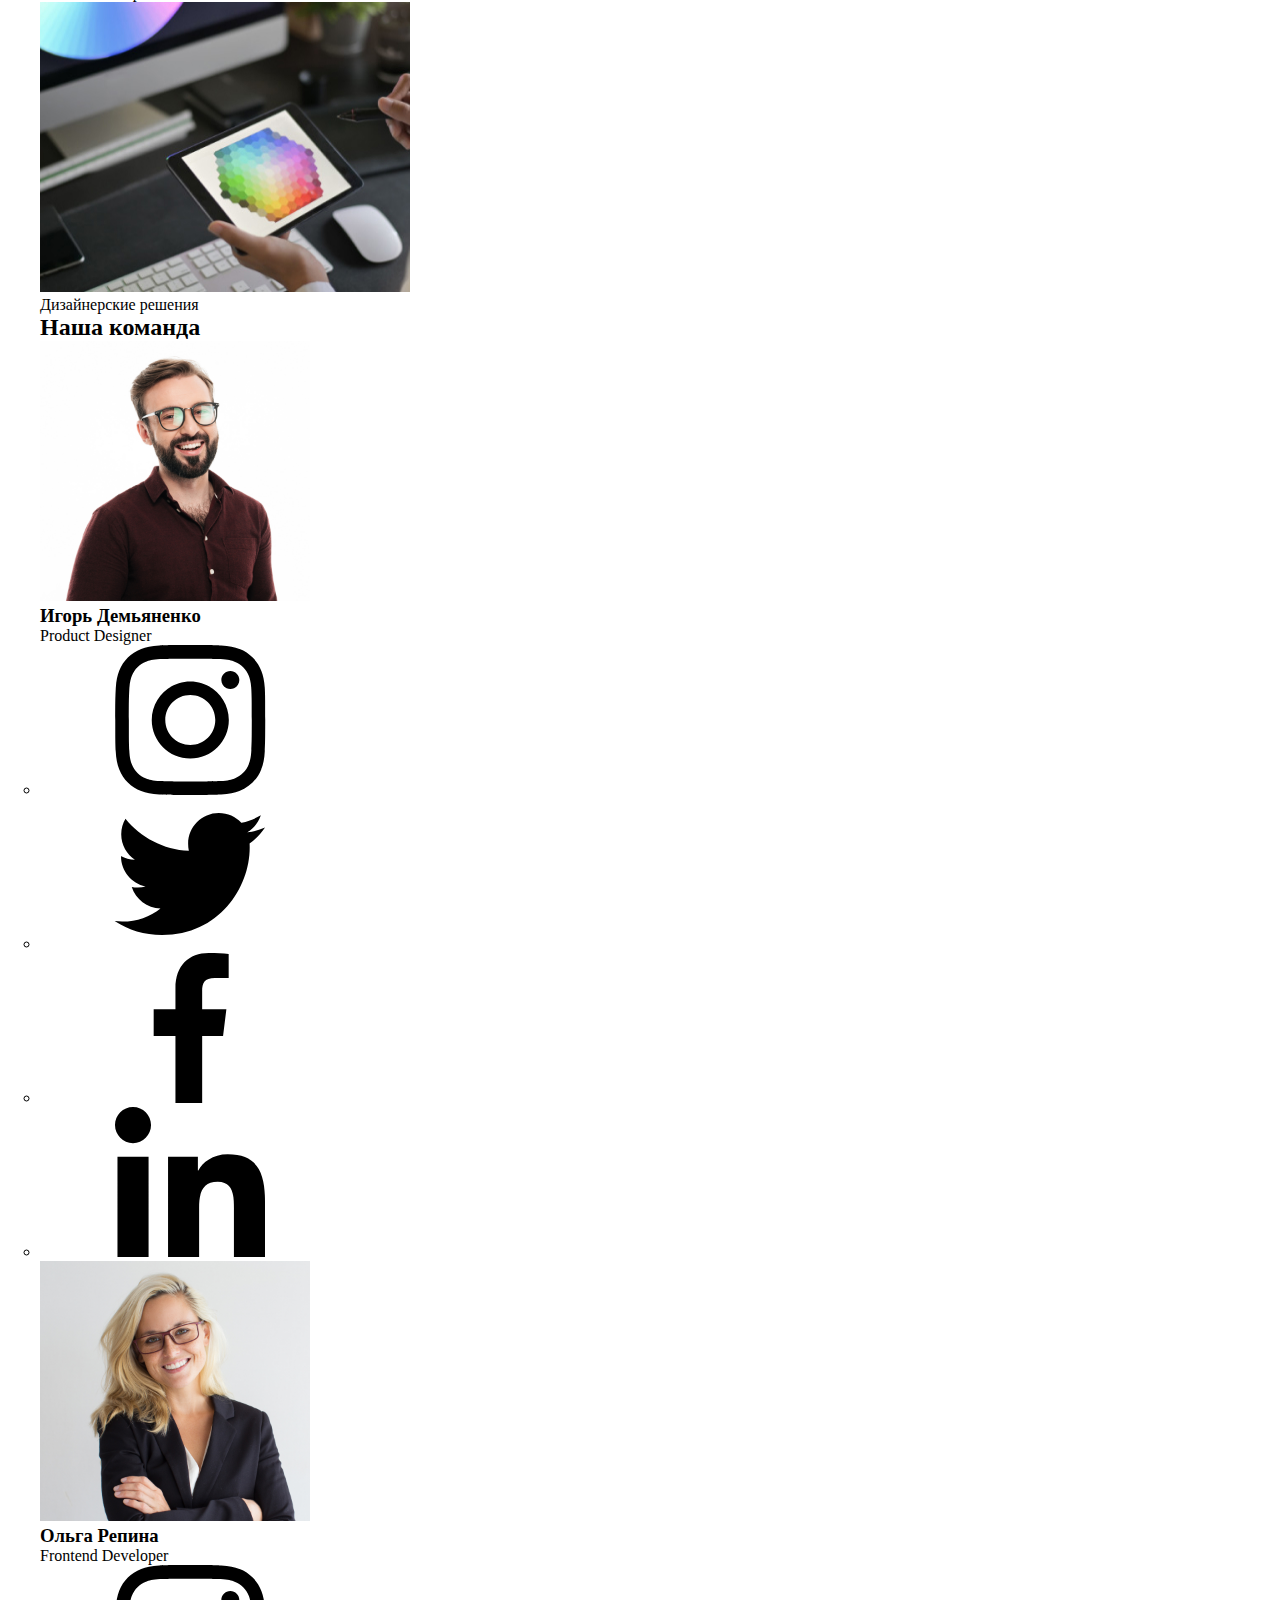
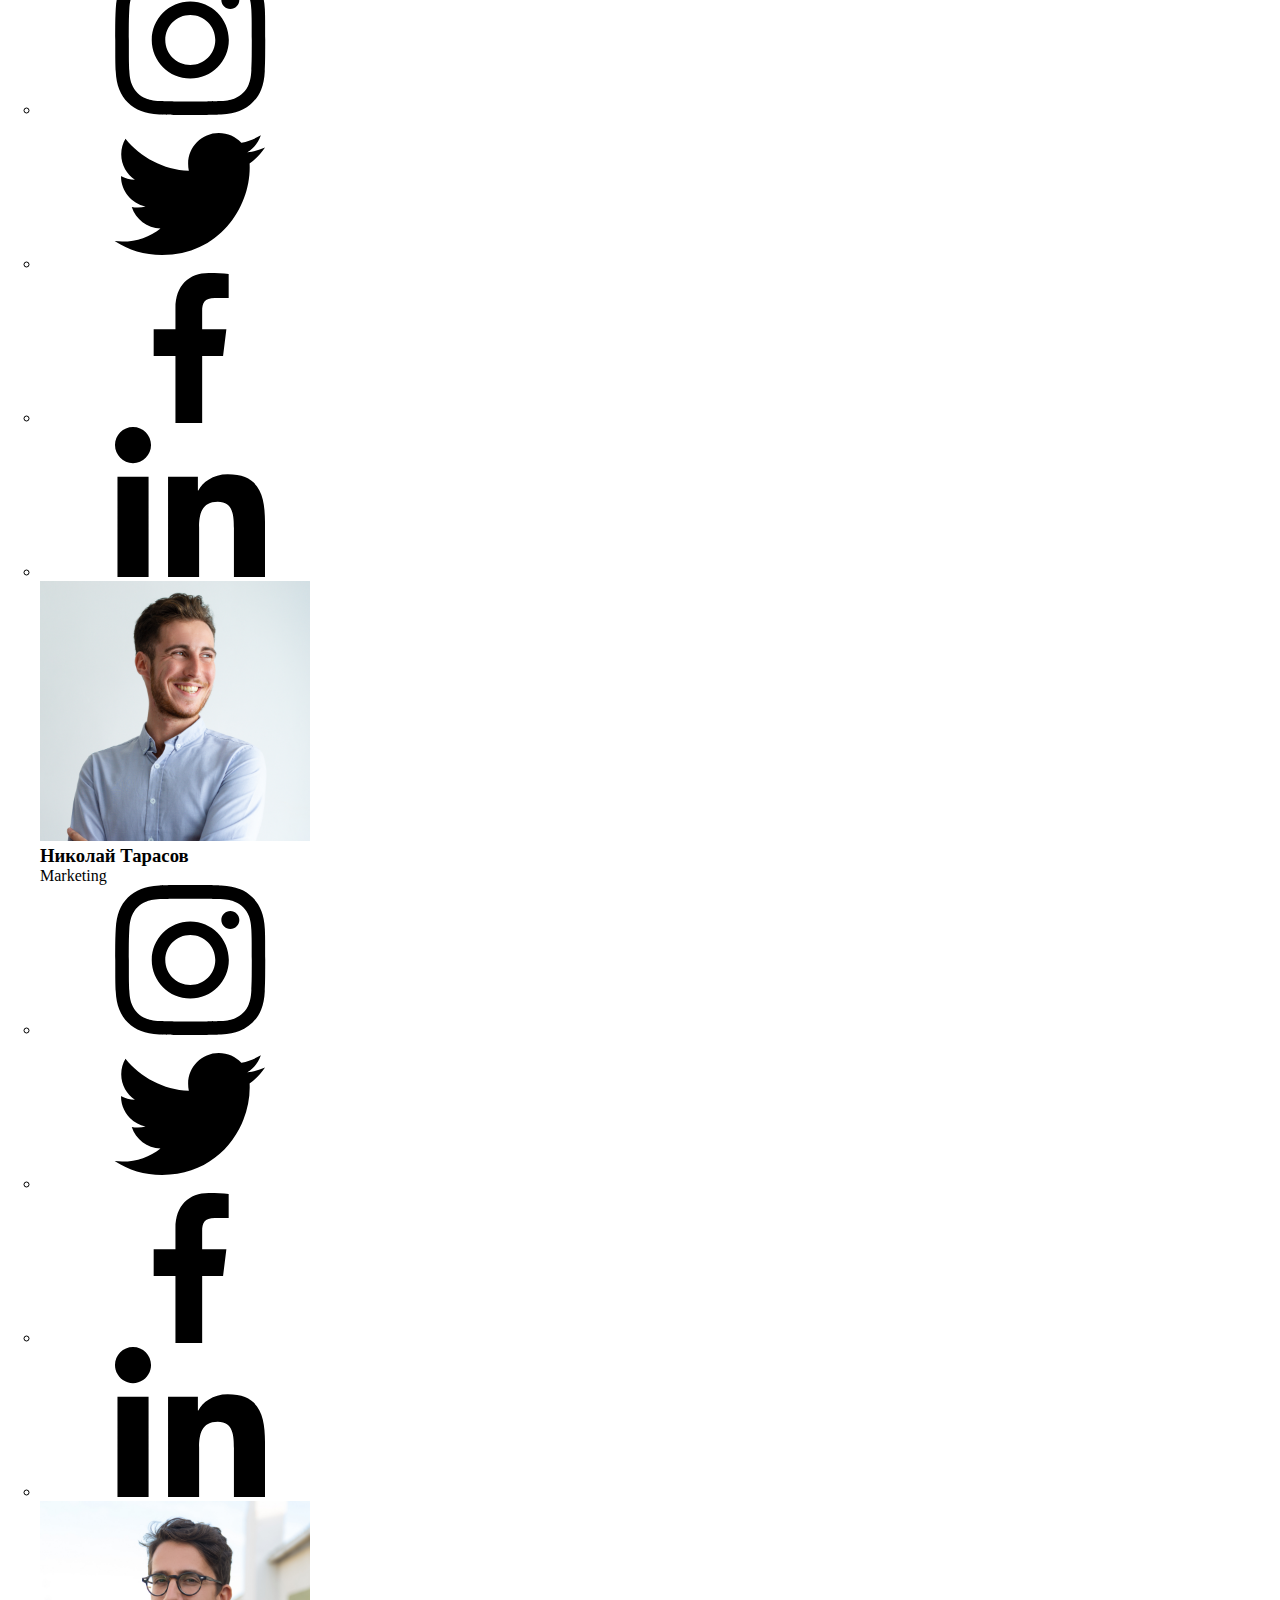
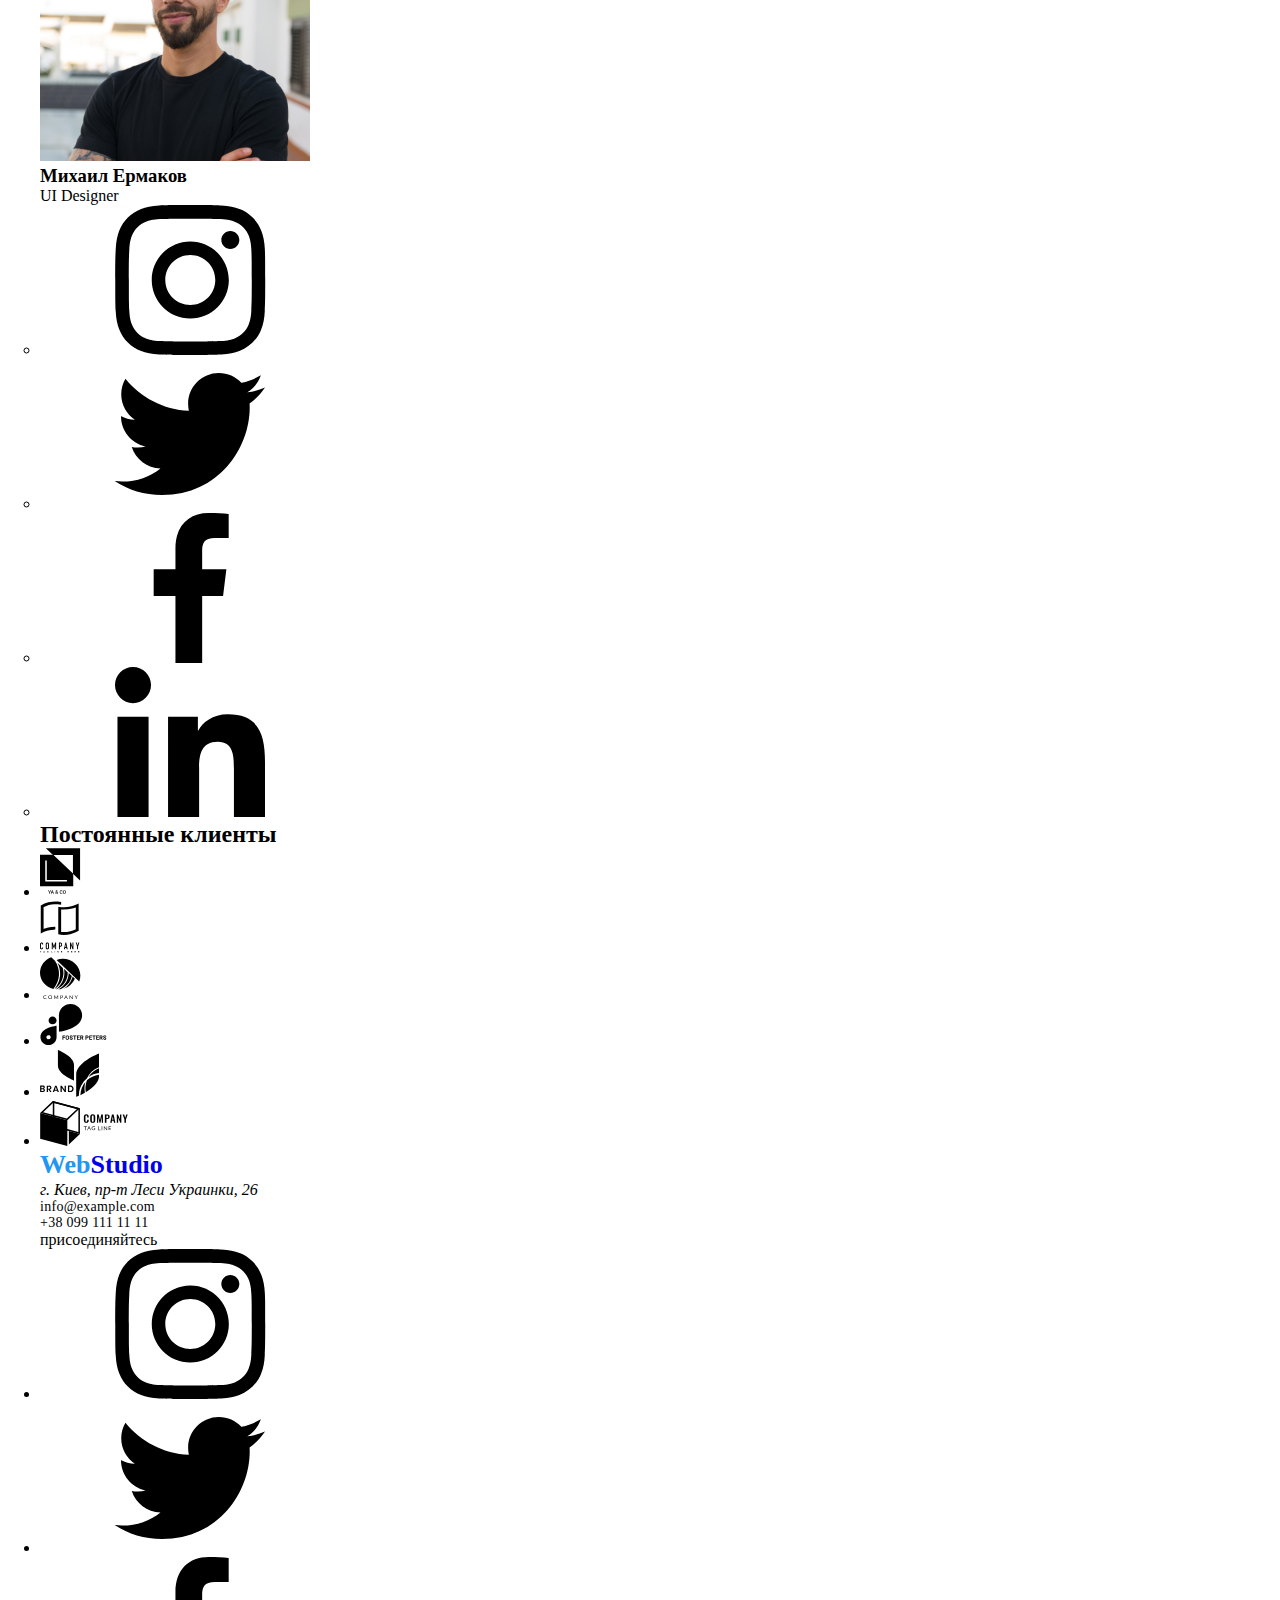
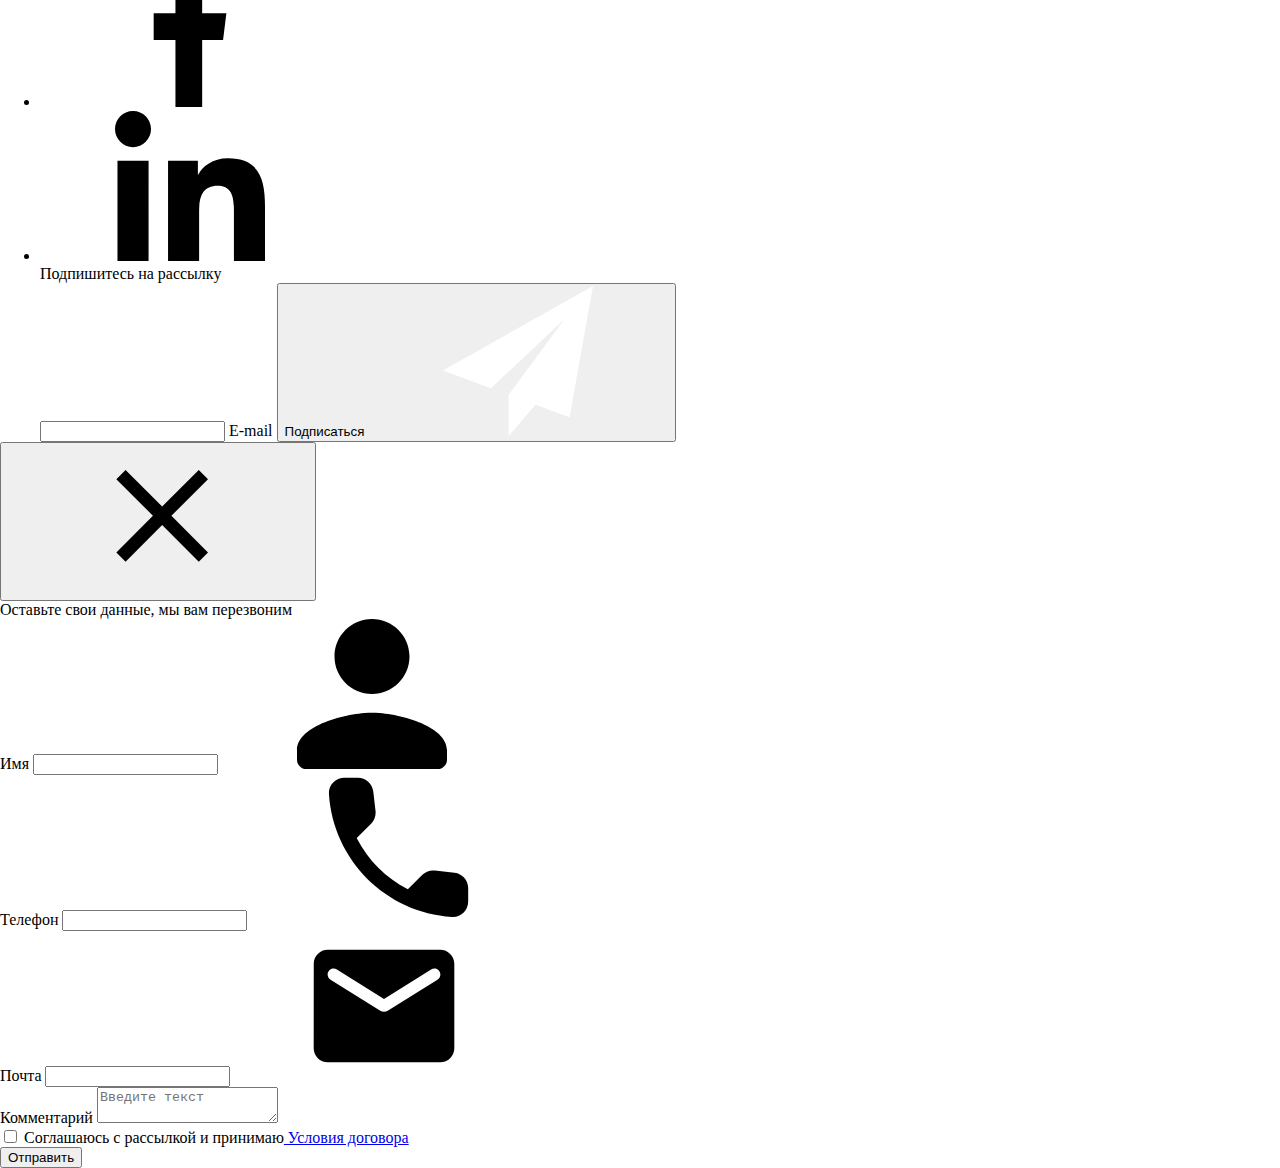
==== commit c81796eb: "Компилирует Hero" ====
--- a/index.html
+++ b/index.html
@@ -7,7 +7,7 @@
     <link <link href="https://fonts.googleapis.com/css2?family=Raleway:wght@700&family=Roboto:wght@400;500;700;900&display=swap" rel="stylesheet">
     <link rel="stylesheet" href="https://cdnjs.cloudflare.com/ajax/libs/modern-normalize/1.0.0/modern-normalize.min.css" integrity="sha512-ISS7cAi1PEhQ8jnbJpJZMd29NlhNj4AWYyLOSp2CE/CsHxTCu+r+t0D2yoJudVrd0/8fTVPUVDzY5Tvli75u/g==" crossorigin="anonymous" />
     <link rel="stylesheet" href="https://cdnjs.cloudflare.com/ajax/libs/animate.css/4.1.1/animate.min.css"/>
-    <link rel="stylesheet" href="./style.css">
+    <link rel="stylesheet" href="./css/main.min.css">
 </head>
 <!---->
 <body>
--- a/css/main.min.css
+++ b/css/main.min.css
@@ -0,0 +1,2 @@
+h1,h2,h3,h4,h5,h6{margin:0}ul,ol{margin:0;padding:0}p{margin:0}body{margin:0}.logo{font-family:var(--raleway-font);font-weight:700;font-size:26px;line-height:1.192;text-decoration:none;-webkit-animation-duration:1000ms;animation-duration:1000ms}.logo-first{color:#2196F3}.logo-second{color:#000000}.header{padding-bottom:25px;padding-top:24px}.header .logo{margin-right:93px}.nav-list:not(:first-child){margin-left:50px}.mail .icon-envelope{width:24px;height:18px;margin-right:10px;fill:#757575}.mail{display:-webkit-box;display:-ms-flexbox;display:flex;-webkit-box-align:center;-ms-flex-align:center;align-items:center;-webkit-transition:250ms cubic-bezier(0.4, 0, 0.2, 1);transition:250ms cubic-bezier(0.4, 0, 0.2, 1)}.tel{display:-webkit-box;display:-ms-flexbox;display:flex;-webkit-box-align:center;-ms-flex-align:center;align-items:center;-webkit-transition:250ms cubic-bezier(0.4, 0, 0.2, 1);transition:250ms cubic-bezier(0.4, 0, 0.2, 1)}.nav-list-studio,.nav-list-portfolio,.nav-list-contacts{-webkit-transition:250ms cubic-bezier(0.4, 0, 0.2, 1);transition:250ms cubic-bezier(0.4, 0, 0.2, 1)}.tel .icon-smartphone{width:15px;height:24px;margin-right:10px;fill:#757575}.current-studio{color:var(--accent-color)}.current-studio::after{content:'';width:100%;display:block;height:4px;background-color:var(--accent-color);position:absolute;top:44px}.current-portfolio{color:var(--accent-color)}.current-portfolio::after{content:'';width:100%;display:block;height:4px;background-color:var(--accent-color);position:absolute;top:45px}.contacts-smartphone{margin-left:50px;display:-webkit-box;display:-ms-flexbox;display:flex;-webkit-box-align:center;-ms-flex-align:center;align-items:center}.contacts-envelope{display:-webkit-box;display:-ms-flexbox;display:flex;-webkit-box-align:center;-ms-flex-align:center;align-items:center}.icon-envelope:hover,.icon-envelope:focus,.icon-smartphone:hover,.icon-smartphone:focus{fill:var(--accent-color)}.mail:focus .icon-envelope,.mail:hover .icon-envelope,.tel:hover .icon-smartphone,.tel:focus .icon-smartphone{fill:var(--accent-color)}.container{width:1200px;padding:0 15px;margin:0 auto}.header>.container{display:-webkit-box;display:-ms-flexbox;display:flex;-webkit-box-align:center;-ms-flex-align:center;align-items:center;-webkit-box-pack:justify;-ms-flex-pack:justify;justify-content:space-between}.container-nav-list{display:-webkit-box;display:-ms-flexbox;display:flex;-webkit-box-align:center;-ms-flex-align:center;align-items:center}.nav-list{display:-webkit-box;display:-ms-flexbox;display:flex;-webkit-box-align:center;-ms-flex-align:center;align-items:center}.container-contacts{display:-webkit-box;display:-ms-flexbox;display:flex;-webkit-box-align:center;-ms-flex-align:center;align-items:center}.nav{font-family:var(--roboto-font);font-style:normal;font-weight:500;font-size:14px;line-height:1.143;letter-spacing:0.02em}.nav-list{color:var(--titles-color);position:relative}.nav-list,.contacts,.advantages-list,.we_made_job-list,.our-team-list,.btn-list,.examples-list{list-style:none}.nav-list-studio,.nav-list-portfolio,.nav-list-contacts{text-decoration:none}.nav-list-studio:hover,.nav-list-studio:focus,.nav-list-portfolio:hover,.nav-list-portfolio:focus,.nav-list-contacts:hover,.nav-list-contacts:focus{color:var(--accent-color)}.mail,.tel{text-decoration:none;color:var(--items-color);font-style:normal;font-family:var(--roboto-font);font-style:normal;font-weight:500;font-size:14px;line-height:1.143;letter-spacing:0.02em}.mail:hover,.mail:focus,.tel:hover,.tel:focus{color:var(--accent-color)}
+/*# sourceMappingURL=main.min.css.map */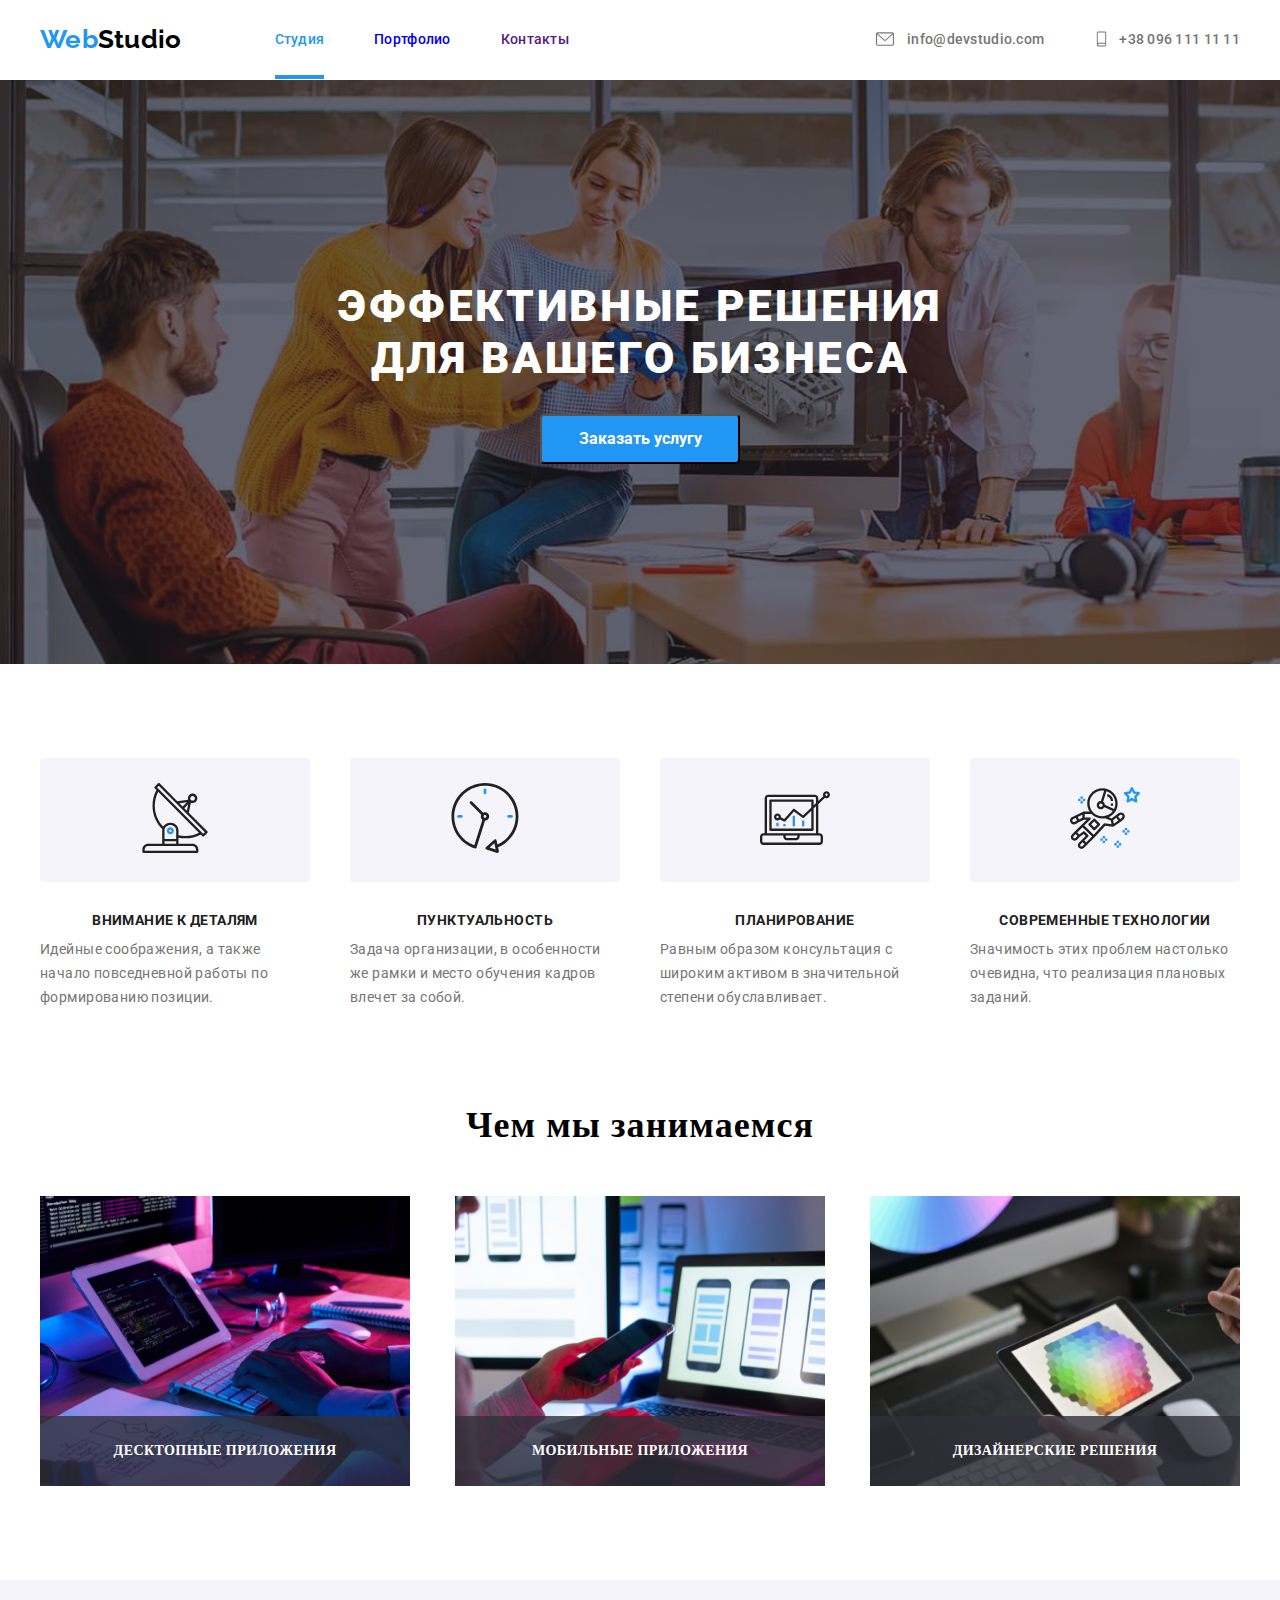
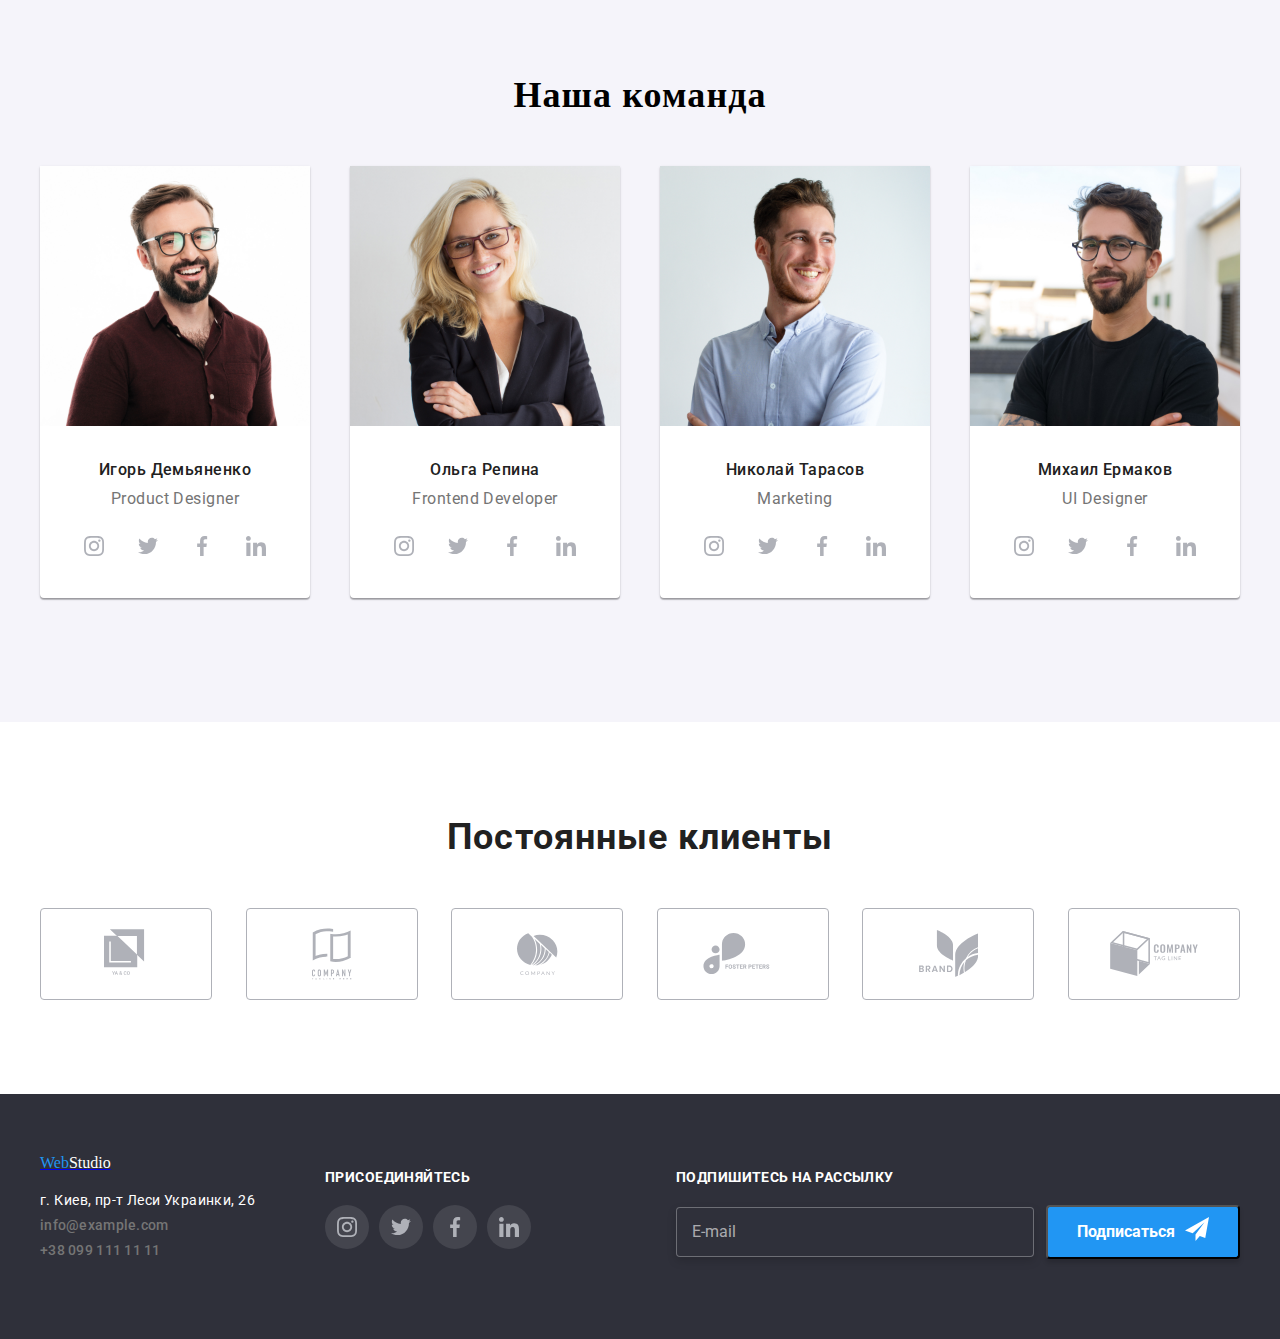
==== commit 45b51971: "формирует миксин" ====
--- a/index.html
+++ b/index.html
@@ -14,18 +14,15 @@
     <header class="header">
         <div class="container">
                 <nav class="nav">
-                    <div class="container-nav-list">
-                        <a class="logo animate__bounce" lang="en" href="#">
+                    <div class="container-nav">
+                        <a class="container-nav-logo animate__bounce" lang="en" href="#">
                         <span class="logo-first">Web</span><span class="logo-second">Studio</span>
                         </a>
-                        
-                            <ul class="nav-list">
-
-                                <li class="nav-list"><a class="nav-list-studio current-studio" href="index.html">Студия</a></li>
-                                <li class="nav-list"><a class="nav-list-portfolio" href="portfolio.html">Портфолио</a></li>
-                                <li class="nav-list"><a class="nav-list-contacts" href="">Контакты</a></li>
-                                
-                            </ul>
+                        <ul class="container-nav-nav-list">
+                            <li class="nav-list"><a class="nav-list-studio current-studio" href="index.html">Студия</a></li>
+                            <li class="nav-list"><a class="nav-list-portfolio" href="portfolio.html">Портфолио</a></li>
+                            <li class="nav-list"><a class="nav-list-contacts" href="">Контакты</a></li>                               
+                        </ul>
                     </div>
                 </nav>
                 <ul class="container-contacts">
@@ -45,34 +42,31 @@
     <main>
         <!-- HERO -->
         <section class="hero">
-            <div class="container-hero">
-                <!--<img src="./Images/Img (7) (1).jpg" alt="Команда разработчиков" width="1600px" height="600px">-->
-                <div class="hero-title"><h1 class="hero-title">Эффективные решения<br> для вашего бизнеса</h1></div>
-                <div class="container-hero-btn"><button class="hero-btn" data-modal-open type="button">Заказать услугу</button></div>
-            </div>
+                <h1 class="hero-title">Эффективные решения<br> для вашего бизнеса</h1>
+                <button class="hero-btn" data-modal-open type="button">Заказать услугу</button>
         </section>
         <!-- Преимущества работы -->
-        <section class="advantages container">
+        <section class="advantages-section container">
             <!-- <h2>Преимущества работы с нами</h2> -->
-            <ul class="advantages-list">
+            <ul class="advantages-section-list ">
                 
-                    <li class="advantages-item">
-                        <div class="container-icon-advantages"><svg class="icon-advantages"><use href="./symbol-defs.svg#icon-antenna-1-1"></use></svg></div>                
+                    <li class="advantages">
+                        <div class="advantages-icon-container"><svg class="advantages-icon-container-icon"><use href="./symbol-defs.svg#icon-antenna-1-1"></use></svg></div>                
                         <h3 class="advantages-title">Внимание к деталям</h3>
                         <p class="advantages-discription">Идейные соображения, а также начало повседневной работы по формированию позиции.</p>
                     </li>
-                    <li class="advantages-item">
-                        <div class="container-icon-advantages"><svg class="icon-advantages"><use href="./symbol-defs.svg#icon-clock-1-1"></use></svg></div>
+                    <li class="advantages">
+                        <div class="advantages-icon-container"><svg class="advantages-icon-container-icon"><use href="./symbol-defs.svg#icon-clock-1-1"></use></svg></div>
                         <h3 class="advantages-title">Пунктуальность</h3>
                         <p class="advantages-discription">Задача организации, в особенности же рамки и место обучения кадров влечет за собой.</p>
                     </li>
-                    <li class="advantages-item">
-                        <div class="container-icon-advantages"><svg class="icon-advantages"><use href="./symbol-defs.svg#icon-diagram-1-1"></use></svg></div>
+                    <li class="advantages">
+                        <div class="advantages-icon-container"><svg class="advantages-icon-container-icon"><use href="./symbol-defs.svg#icon-diagram-1-1"></use></svg></div>
                         <h3 class="advantages-title">Планирование</h3>
                         <p class="advantages-discription">Равным образом консультация с широким активом в значительной степени обуславливает.</p>
                     </li>
-                    <li class="advantages-item">
-                        <div class="container-icon-advantages"><svg class="icon-advantages"><use href="./symbol-defs.svg#icon-astronaut-1-1"></use></svg></div>
+                    <li class="advantages">
+                        <div class="advantages-icon-container"><svg class="advantages-icon-container-icon"><use href="./symbol-defs.svg#icon-astronaut-1-1"></use></svg></div>
                         <h3 class="advantages-title">Современные технологии</h3>
                         <p class="advantages-discription">Значимость этих проблем настолько очевидна, что реализация плановых заданий.</p>
                     </li>
@@ -156,7 +150,7 @@
 <!--Постоянные клиенты-->
         <section class="constant-clients container">
             <h2 class="constant-clients-title">Постоянные клиенты</h2>
-            <ul class="clients-list">
+            <ul class="constant-clients-list">
                 <li><a class="clients-link" href="#"><svg width="44.3" height="49.3" class="clients-icon" ><use href="./symbol-defs.svg#icon-logo-1-1"></use></svg></a></li>
                 <li><a class="clients-link" href="#"><svg width="40" height="52" class="clients-icon" ><use href="./symbol-defs.svg#icon-logo-2-1"></use></svg></a></li>
                 <li><a class="clients-link" href="#"><svg width="41" height="42.6" class="clients-icon" ><use href="./symbol-defs.svg#icon-logo-3-1"></use></svg></a></li>
--- a/css/main.min.css
+++ b/css/main.min.css
@@ -1,2 +1,2 @@
-h1,h2,h3,h4,h5,h6{margin:0}ul,ol{margin:0;padding:0}p{margin:0}body{margin:0}.logo{font-family:var(--raleway-font);font-weight:700;font-size:26px;line-height:1.192;text-decoration:none;-webkit-animation-duration:1000ms;animation-duration:1000ms}.logo-first{color:#2196F3}.logo-second{color:#000000}.header{padding-bottom:25px;padding-top:24px}.header .logo{margin-right:93px}.nav-list:not(:first-child){margin-left:50px}.mail .icon-envelope{width:24px;height:18px;margin-right:10px;fill:#757575}.mail{display:-webkit-box;display:-ms-flexbox;display:flex;-webkit-box-align:center;-ms-flex-align:center;align-items:center;-webkit-transition:250ms cubic-bezier(0.4, 0, 0.2, 1);transition:250ms cubic-bezier(0.4, 0, 0.2, 1)}.tel{display:-webkit-box;display:-ms-flexbox;display:flex;-webkit-box-align:center;-ms-flex-align:center;align-items:center;-webkit-transition:250ms cubic-bezier(0.4, 0, 0.2, 1);transition:250ms cubic-bezier(0.4, 0, 0.2, 1)}.nav-list-studio,.nav-list-portfolio,.nav-list-contacts{-webkit-transition:250ms cubic-bezier(0.4, 0, 0.2, 1);transition:250ms cubic-bezier(0.4, 0, 0.2, 1)}.tel .icon-smartphone{width:15px;height:24px;margin-right:10px;fill:#757575}.current-studio{color:var(--accent-color)}.current-studio::after{content:'';width:100%;display:block;height:4px;background-color:var(--accent-color);position:absolute;top:44px}.current-portfolio{color:var(--accent-color)}.current-portfolio::after{content:'';width:100%;display:block;height:4px;background-color:var(--accent-color);position:absolute;top:45px}.contacts-smartphone{margin-left:50px;display:-webkit-box;display:-ms-flexbox;display:flex;-webkit-box-align:center;-ms-flex-align:center;align-items:center}.contacts-envelope{display:-webkit-box;display:-ms-flexbox;display:flex;-webkit-box-align:center;-ms-flex-align:center;align-items:center}.icon-envelope:hover,.icon-envelope:focus,.icon-smartphone:hover,.icon-smartphone:focus{fill:var(--accent-color)}.mail:focus .icon-envelope,.mail:hover .icon-envelope,.tel:hover .icon-smartphone,.tel:focus .icon-smartphone{fill:var(--accent-color)}.container{width:1200px;padding:0 15px;margin:0 auto}.header>.container{display:-webkit-box;display:-ms-flexbox;display:flex;-webkit-box-align:center;-ms-flex-align:center;align-items:center;-webkit-box-pack:justify;-ms-flex-pack:justify;justify-content:space-between}.container-nav-list{display:-webkit-box;display:-ms-flexbox;display:flex;-webkit-box-align:center;-ms-flex-align:center;align-items:center}.nav-list{display:-webkit-box;display:-ms-flexbox;display:flex;-webkit-box-align:center;-ms-flex-align:center;align-items:center}.container-contacts{display:-webkit-box;display:-ms-flexbox;display:flex;-webkit-box-align:center;-ms-flex-align:center;align-items:center}.nav{font-family:var(--roboto-font);font-style:normal;font-weight:500;font-size:14px;line-height:1.143;letter-spacing:0.02em}.nav-list{color:var(--titles-color);position:relative}.nav-list,.contacts,.advantages-list,.we_made_job-list,.our-team-list,.btn-list,.examples-list{list-style:none}.nav-list-studio,.nav-list-portfolio,.nav-list-contacts{text-decoration:none}.nav-list-studio:hover,.nav-list-studio:focus,.nav-list-portfolio:hover,.nav-list-portfolio:focus,.nav-list-contacts:hover,.nav-list-contacts:focus{color:var(--accent-color)}.mail,.tel{text-decoration:none;color:var(--items-color);font-style:normal;font-family:var(--roboto-font);font-style:normal;font-weight:500;font-size:14px;line-height:1.143;letter-spacing:0.02em}.mail:hover,.mail:focus,.tel:hover,.tel:focus{color:var(--accent-color)}
+h1,h2,h3,h4,h5,h6{margin:0}ul,ol{margin:0;padding:0}p{margin:0}body{margin:0}.container-nav{display:-webkit-box;display:-ms-flexbox;display:flex;-webkit-box-align:center;-ms-flex-align:center;align-items:center}.container-nav-nav-list{display:-webkit-box;display:-ms-flexbox;display:flex;-webkit-box-align:center;-ms-flex-align:center;align-items:center;color:#212121;position:relative}.container-nav-logo{font-family:Raleway,sans-serif;font-weight:700;font-size:26px;line-height:1.192;text-decoration:none;-webkit-animation-duration:1000ms;animation-duration:1000ms}.logo-first{color:#2196F3}.logo-second{color:#000000}.nav-list{position:relative}.header{padding-bottom:25px;padding-top:24px}.header .container-nav-logo{margin-right:93px}.nav-list:not(:first-child){margin-left:50px}.nav-list-studio,.nav-list-portfolio,.nav-list-contacts{-webkit-transition:250ms cubic-bezier(0.4, 0, 0.2, 1);transition:250ms cubic-bezier(0.4, 0, 0.2, 1);display:block}.mail .icon-envelope{width:24px;height:18px;margin-right:10px;fill:#757575}.mail{display:-webkit-box;display:-ms-flexbox;display:flex;-webkit-box-align:center;-ms-flex-align:center;align-items:center;-webkit-transition:250ms cubic-bezier(0.4, 0, 0.2, 1);transition:250ms cubic-bezier(0.4, 0, 0.2, 1)}.tel{display:-webkit-box;display:-ms-flexbox;display:flex;-webkit-box-align:center;-ms-flex-align:center;align-items:center;-webkit-transition:250ms cubic-bezier(0.4, 0, 0.2, 1);transition:250ms cubic-bezier(0.4, 0, 0.2, 1)}.tel .icon-smartphone{width:15px;height:24px;margin-right:10px;fill:#757575}.current-studio{color:#2196F3}.current-studio::after{content:'';display:block;width:100%;height:4px;background-color:#2196F3;position:absolute;top:44px}.current-portfolio{color:#2196F3}.current-portfolio::after{content:'';width:100%;display:block;height:4px;background-color:#2196F3;position:absolute;top:45px}.contacts-smartphone{margin-left:50px;display:-webkit-box;display:-ms-flexbox;display:flex;-webkit-box-align:center;-ms-flex-align:center;align-items:center}.contacts-envelope{display:-webkit-box;display:-ms-flexbox;display:flex;-webkit-box-align:center;-ms-flex-align:center;align-items:center}.icon-envelope:hover,.icon-envelope:focus,.icon-smartphone:hover,.icon-smartphone:focus{fill:#2196F3}.mail:focus .icon-envelope,.mail:hover .icon-envelope,.tel:hover .icon-smartphone,.tel:focus .icon-smartphone{fill:#2196F3}.container{width:1200px;padding:0 15px;margin:0 auto}.header>.container{display:-webkit-box;display:-ms-flexbox;display:flex;-webkit-box-align:center;-ms-flex-align:center;align-items:center;-webkit-box-pack:justify;-ms-flex-pack:justify;justify-content:space-between}.container-contacts{display:-webkit-box;display:-ms-flexbox;display:flex;-webkit-box-align:center;-ms-flex-align:center;align-items:center}.nav{font-family:Roboto,sans-serif;font-style:normal;font-weight:500;font-size:14px;line-height:1.143;letter-spacing:0.02em}.nav-list,.contacts,.advantages-list,.we_made_job-list,.our-team-list,.btn-list,.examples-list{list-style:none}.nav-list-studio,.nav-list-portfolio,.nav-list-contacts{text-decoration:none}.nav-list-studio:hover,.nav-list-studio:focus,.nav-list-portfolio:hover,.nav-list-portfolio:focus,.nav-list-contacts:hover,.nav-list-contacts:focus{color:#2196F3}.mail,.tel{text-decoration:none;color:#757575;font-style:normal;font-family:Roboto,sans-serif;font-style:normal;font-weight:500;font-size:14px;line-height:1.143;letter-spacing:0.02em}.mail:hover,.mail:focus,.tel:hover,.tel:focus{color:#2196F3}.hero{display:-webkit-box;display:-ms-flexbox;display:flex;-webkit-box-orient:vertical;-webkit-box-direction:normal;-ms-flex-direction:column;flex-direction:column;-webkit-box-align:center;-ms-flex-align:center;align-items:center;padding:200px 0;background-color:#2F303A;background-image:-webkit-gradient(linear, left top, left bottom, from(rgba(47,48,58,0.4)), to(rgba(47,48,58,0.4))),url("../../Images/Img (7) (1).jpg");background-image:linear-gradient(rgba(47,48,58,0.4), rgba(47,48,58,0.4)),url("../../Images/Img (7) (1).jpg");background-repeat:no-repeat;background-size:cover}.hero-title{font-family:Roboto,sans-serif;font-weight:900;font-size:44px;line-height:1,364;letter-spacing:0.06em;text-transform:uppercase;text-align:center;margin-bottom:30px;color:#FFFFFF}.hero-btn{font-family:Roboto,sans-serif;font-style:normal;font-weight:bold;font-size:16px;line-height:1.875;text-align:center;min-width:200px;min-height:50px;background-color:#2196F3;border-radius:4px;color:#FFFFFF}.advantages-section{padding-top:94px;padding-bottom:94px}.advantages-section-list{display:-webkit-box;display:-ms-flexbox;display:flex;-webkit-box-align:center;-ms-flex-align:center;align-items:center;-webkit-box-pack:justify;-ms-flex-pack:justify;justify-content:space-between}.advantages{display:-webkit-box;display:-ms-flexbox;display:flex;-webkit-box-orient:vertical;-webkit-box-direction:normal;-ms-flex-direction:column;flex-direction:column;-webkit-box-align:center;-ms-flex-align:center;align-items:center}.advantages-icon-container{display:block;padding-top:25px;padding-bottom:25px;padding-left:100px;padding-right:100px;background-color:#F5F4FA;border-radius:4px}.advantages-icon-container-icon{width:70px;height:70px}.advantages-title{font-family:Roboto,sans-serif;font-style:normal;font-weight:bold;font-size:14px;line-height:1.143;letter-spacing:0.03em;text-transform:uppercase;color:#212121;margin-top:30px}.advantages-discription{font-family:Roboto,sans-serif;font-style:normal;font-weight:normal;font-size:14px;line-height:1.714;letter-spacing:0.03em;color:#757575;max-width:270px;margin-top:10px}.we_made-title,.our_team-tilte,.constant-clients{font-family:var(--roboto-font);font-weight:700;font-size:36px;line-height:1.167;text-align:center;letter-spacing:0.03em;color:var(--titles-color)}.we-made-foto{display:block}.we-made-item{position:absolute;display:-webkit-box;display:-ms-flexbox;display:flex;-webkit-box-pack:center;-ms-flex-pack:center;justify-content:center;padding-top:27px;padding-bottom:27px;background:rgba(47,48,58,0.8);width:370px;-webkit-transform:translateY(-100%);transform:translateY(-100%);font-family:var(--roboto-font);font-style:normal;font-weight:bold;font-size:14px;line-height:1.143;text-align:center;letter-spacing:0.03em;text-transform:uppercase;color:#FFFFFF}.we_made{padding-bottom:94px}.we_made_job-list{position:relative;display:-webkit-box;display:-ms-flexbox;display:flex;-webkit-box-pack:justify;-ms-flex-pack:justify;justify-content:space-between;margin-top:50px}.we_made_job-list:not(:last-child){margin-right:30px}.name{padding-top:30px}.position{margin-top:10px}.our_team-item-title{font-family:Roboto,sans-serif;font-style:normal;font-weight:500;font-size:16px;line-height:1.188;text-align:center;letter-spacing:0.03em;color:#212121}.our_team-item-position{font-family:Roboto,sans-serif;font-style:normal;font-weight:normal;font-size:16px;line-height:1.188;text-align:center;letter-spacing:0.03em;color:#757575;margin-bottom:16px}.card-item-studio{border-radius:0 0 4px 4px;-webkit-box-shadow:0px 1px 3px rgba(0,0,0,0.12),0px 1px 1px rgba(0,0,0,0.14),0px 2px 1px rgba(0,0,0,0.2);box-shadow:0px 1px 3px rgba(0,0,0,0.12),0px 1px 1px rgba(0,0,0,0.14),0px 2px 1px rgba(0,0,0,0.2);background-color:#FFFFFF}.our_team{padding-top:94px;padding-bottom:94px;background-color:#F5F4FA}.our-team-list{display:-webkit-box;display:-ms-flexbox;display:flex;-webkit-box-pack:justify;-ms-flex-pack:justify;justify-content:space-between;margin-top:50px;padding-bottom:30px}.our-team-list:not(:last-child){margin-right:30px}.our_team{background-color:#F5F4FA}.social-list{list-style-type:none}.social-list-item{display:-webkit-box;display:-ms-flexbox;display:flex}.social-link{display:-webkit-box;display:-ms-flexbox;display:flex;-webkit-box-pack:center;-ms-flex-pack:center;justify-content:center;-webkit-box-align:center;-ms-flex-align:center;align-items:center;width:44px;height:44px;border-radius:50%;-webkit-transition:250ms cubic-bezier(0.4, 0, 0.2, 1);transition:250ms cubic-bezier(0.4, 0, 0.2, 1)}.container-social-list{display:-webkit-box;display:-ms-flexbox;display:flex;-webkit-box-pack:justify;-ms-flex-pack:justify;justify-content:space-between;padding-bottom:30px;padding-right:32px;padding-left:32px}.social-icon{display:inline-block;margin-left:auto;margin-right:auto;margin-top:auto;margin-bottom:auto;width:20px;height:20px;fill:#AFB1B8}.social-link:hover,.social-link:focus{background-color:#2196F3}.social-link:hover .social-icon,.social-link:focus .social-icon{fill:#FFFFFF}.constant-clients{padding-top:94px;padding-bottom:94px}.constant-clients-title{font-family:Roboto,sans-serif;font-style:normal;font-weight:bold;font-size:36px;line-height:1.167;text-align:center;letter-spacing:0.03em;color:#212121;margin-bottom:50px}.constant-clients-list{display:-webkit-box;display:-ms-flexbox;display:flex;-webkit-box-pack:justify;-ms-flex-pack:justify;justify-content:space-between;list-style-type:none}.clients-link{display:-webkit-box;display:-ms-flexbox;display:flex;width:170px;height:90px;border:1px solid #AFB1B8;border-radius:4px;-webkit-box-pack:center;-ms-flex-pack:center;justify-content:center;-webkit-box-align:center;-ms-flex-align:center;align-items:center}.clients-link:hover,.clients-link:focus{border-color:#2196F3}.clients-icon{fill:#AFB1B8;-webkit-transition:250ms cubic-bezier(0.4, 0, 0.2, 1);transition:250ms cubic-bezier(0.4, 0, 0.2, 1)}.clients-icon:hover,.clients-icon:focus{fill:#2196F3}.clients-link:hover .clients-icon,.clients-link:focus .clients-icon{fill:#2196F3}.footer{background-color:#2F303A;padding-top:60px;padding-bottom:60px}.join{font-family:Roboto;font-style:normal;font-weight:bold;font-size:14px;line-height:1.143;letter-spacing:0.03em;text-transform:uppercase;color:#FFFFFF;margin-bottom:20px}.footer-all{display:-webkit-box;display:-ms-flexbox;display:flex;-webkit-box-pack:justify;-ms-flex-pack:justify;justify-content:space-between}.footer-form-title{font-family:Roboto,sans-serif;font-style:normal;font-weight:bold;font-size:14px;line-height:1.143;letter-spacing:0.03em;text-transform:uppercase;margin-bottom:20px;color:#FFFFFF}.form-shape{position:relative;display:-webkit-box;display:-ms-flexbox;display:flex;-webkit-box-align:center;-ms-flex-align:center;align-items:center}.footer-form{margin-left:70px;padding-top:15px}.footer-content{display:-webkit-box;display:-ms-flexbox;display:flex;-webkit-box-align:start;-ms-flex-align:start;align-items:flex-start}.footer-btn-title{font-family:Roboto,sans-serif;font-style:normal;font-weight:bold;font-size:16px;line-height:1.875;color:#FFFFFF}.footer-form-btn{background-color:#2196F3;-webkit-box-shadow:0px 4px 4px rgba(0,0,0,0.15);box-shadow:0px 4px 4px rgba(0,0,0,0.15);border-radius:4px;display:-webkit-box;display:-ms-flexbox;display:flex;margin-left:12px;padding:10px 29px}.footer-input-mail{border:1px solid rgba(255,255,255,0.3);-webkit-box-sizing:border-box;box-sizing:border-box;-webkit-filter:drop-shadow(0px 4px 4px rgba(0,0,0,0.15));filter:drop-shadow(0px 4px 4px rgba(0,0,0,0.15));border-radius:4px;width:358px;height:50px;background-color:#2F303A;padding-left:75px;color:#ffffff}.footer-form-name{font-family:Roboto,sans-serif;font-style:normal;font-weight:normal;font-size:16px;line-height:1.25;color:rgba(255,255,255,0.6);position:absolute;top:50%;-webkit-transform:translateY(-50%);transform:translateY(-50%);left:16px}.footer-form-icon{width:24px;height:24px;margin-left:10px}.logo-foot{color:#ffffff}.social-link-footer{background:rgba(255,255,255,0.1)}.social-list-footer:not(:last-child){margin-right:10px}.container-logo{margin-bottom:20px}.container-address{text-align:left}.container-join{margin-left:70px;padding-top:15px}.container-join .container-social-list{padding-left:0}.adress-sity{font-family:Roboto,sans-serif;font-style:normal;font-weight:normal;font-size:14px;line-height:24px1 0.714;letter-spacing:0.03em;color:#FFFFFF;margin-bottom:9px}.mail-footer{display:block;margin-bottom:9px}.backdrop{position:fixed;width:100%;height:100%;z-index:100;top:0;left:0;background:rgba(0,0,0,0.2);-webkit-transition:350ms cubic-bezier(0.4, 0, 0.2, 1);transition:350ms cubic-bezier(0.4, 0, 0.2, 1);-webkit-transform:scale(1);transform:scale(1)}.backdrop.is-hidden{opacity:0;pointer-events:none;-webkit-transform:scale(0.8);transform:scale(0.8)}.modal{position:absolute;top:50%;left:50%;-webkit-transform:translate(-50%, -50%);transform:translate(-50%, -50%);width:528px;height:581px;background-color:#ffffff}.modal-btn-close{position:absolute;right:8px;top:8px;width:30px;height:30px;border-radius:50%;border-color:rgba(0,0,0,0.1);background-color:#FFFFFF;display:-webkit-box;display:-ms-flexbox;display:flex;-webkit-box-pack:center;-ms-flex-pack:center;justify-content:center;-webkit-box-align:center;-ms-flex-align:center;align-items:center;padding:0;-webkit-transition:250ms cubic-bezier(0.4, 0, 0.2, 1);transition:250ms cubic-bezier(0.4, 0, 0.2, 1)}.modal-btn-close:hover,.modal-btn-close:focus{fill:#2196F3}.modal-close-icon{display:block}.modal-form{display:block}.container-modal-form{padding-left:40px;padding-right:40px}.form-textarea{margin-bottom:20px}.modal-form-field{margin-top:10px;display:-webkit-box;display:-ms-flexbox;display:flex;-webkit-box-orient:vertical;-webkit-box-direction:normal;-ms-flex-direction:column;flex-direction:column;-webkit-transition:250ms cubic-bezier(0.4, 0, 0.2, 1);transition:250ms cubic-bezier(0.4, 0, 0.2, 1)}.modal-form-input{-webkit-transition:250ms cubic-bezier(0.4, 0, 0.2, 1);transition:250ms cubic-bezier(0.4, 0, 0.2, 1)}.modal-form-field:hover .modal-form-icon-mail,.modal-form-field:focus .modal-form-icon-mail,.modal-form-field:hover .modal-form-icon-tel,.modal-form-field:focus .modal-form-icon-tel,.modal-form-field:hover .modal-form-icon-name,.modal-form-field:focus .modal-form-icon-name{fill:#2196F3}.modal-form-input:focus+.modal-form-icon-name,.modal-form-input:focus+.modal-form-icon-tel,.modal-form-input:focus+.modal-form-icon-mail{fill:#2196F3}.modal-form-input:focus,.modal-form-textarea:focus{outline-color:#2196F3}.modal-form-field:hover .modal-form-input,.modal-form-field:focus .modal-form-input{border-color:#2196F3}.modal-form-field:focus{fill:#2196F3}.modal-form-label{margin-bottom:4px}.modal-form-field input{width:100%;border:1px solid rgba(33,33,33,0.2);-webkit-box-sizing:border-box;box-sizing:border-box;border-radius:4px;min-height:40px;padding-left:38px}.modal-form-field textarea{width:100%;border:1px solid rgba(33,33,33,0.2);-webkit-box-sizing:border-box;box-sizing:border-box;border-radius:4px;min-height:120px;padding:12px}.modal-form-field textarea::-webkit-input-placeholder{font-family:Roboto,sans-serif;font-style:normal;font-weight:normal;font-size:12px;line-height:1.167;letter-spacing:0.01em;color:rgba(117,117,117,0.5);padding-left:4px}.modal-form-field textarea:-ms-input-placeholder{font-family:Roboto,sans-serif;font-style:normal;font-weight:normal;font-size:12px;line-height:1.167;letter-spacing:0.01em;color:rgba(117,117,117,0.5);padding-left:4px}.modal-form-field textarea::-ms-input-placeholder{font-family:Roboto,sans-serif;font-style:normal;font-weight:normal;font-size:12px;line-height:1.167;letter-spacing:0.01em;color:rgba(117,117,117,0.5);padding-left:4px}.modal-form-field textarea::placeholder{font-family:Roboto,sans-serif;font-style:normal;font-weight:normal;font-size:12px;line-height:1.167;letter-spacing:0.01em;color:rgba(117,117,117,0.5);padding-left:4px}.modal-policy{display:-webkit-box;display:-ms-flexbox;display:flex;-webkit-box-align:center;-ms-flex-align:center;align-items:center;padding-left:12px;margin-bottom:30px}.container-modal-btn{padding-left:124px}.modal-form-field{position:relative}.modal-form-icon-name,.modal-form-icon-tel,.modal-form-icon-mail{position:absolute;top:0;left:0;width:18px;height:18px;-webkit-transform:translateY(24px);transform:translateY(24px);left:12px}.modal-form-btn{font-family:#2196F3;font-style:normal;font-weight:bold;font-size:16px;line-height:1.875;background-color:#2196F3;border-color:#2196F3;color:#FFFFFF;padding:10px 55px;-webkit-box-shadow:0px 4px 4px rgba(0,0,0,0.15);box-shadow:0px 4px 4px rgba(0,0,0,0.15);border-radius:4px}.modal-policy-link{color:#2196F3;margin-left:3px}.modal-policy label{font-family:Roboto,sans-serif;font-style:normal;font-weight:normal;font-size:14px;line-height:1.714;letter-spacing:0.03em;color:#757575}.modal-form-field label{font-family:Roboto,sans-serif;font-style:normal;font-weight:normal;font-size:12px;line-height:1.167;letter-spacing:0.01em;color:#757575}.checkbox{-webkit-appearance:none;-moz-appearance:none;appearance:none}.checkbox-icon{display:block;width:16px;height:15px;border-radius:2px;border:2px solid #212121;margin-right:7px}.checkbox:checked+.checkbox-icon{border-color:transparent;background-image:url("./Images/icon_check_(1).svg");background-size:cover;background-origin:border-box}.modal-policy-label{display:-webkit-box;display:-ms-flexbox;display:flex;-webkit-box-align:center;-ms-flex-align:center;align-items:center}.modal-title{font-family:Roboto,sans-serif;font-style:normal;font-weight:bold;font-size:20px;line-height:1.15;text-align:center;letter-spacing:0.03em;color:#212121;padding-top:40px;padding-left:40px;padding-right:40px;margin-bottom:12px}.modal-btn-close .modal-close-icon{width:18px;height:18px}
 /*# sourceMappingURL=main.min.css.map */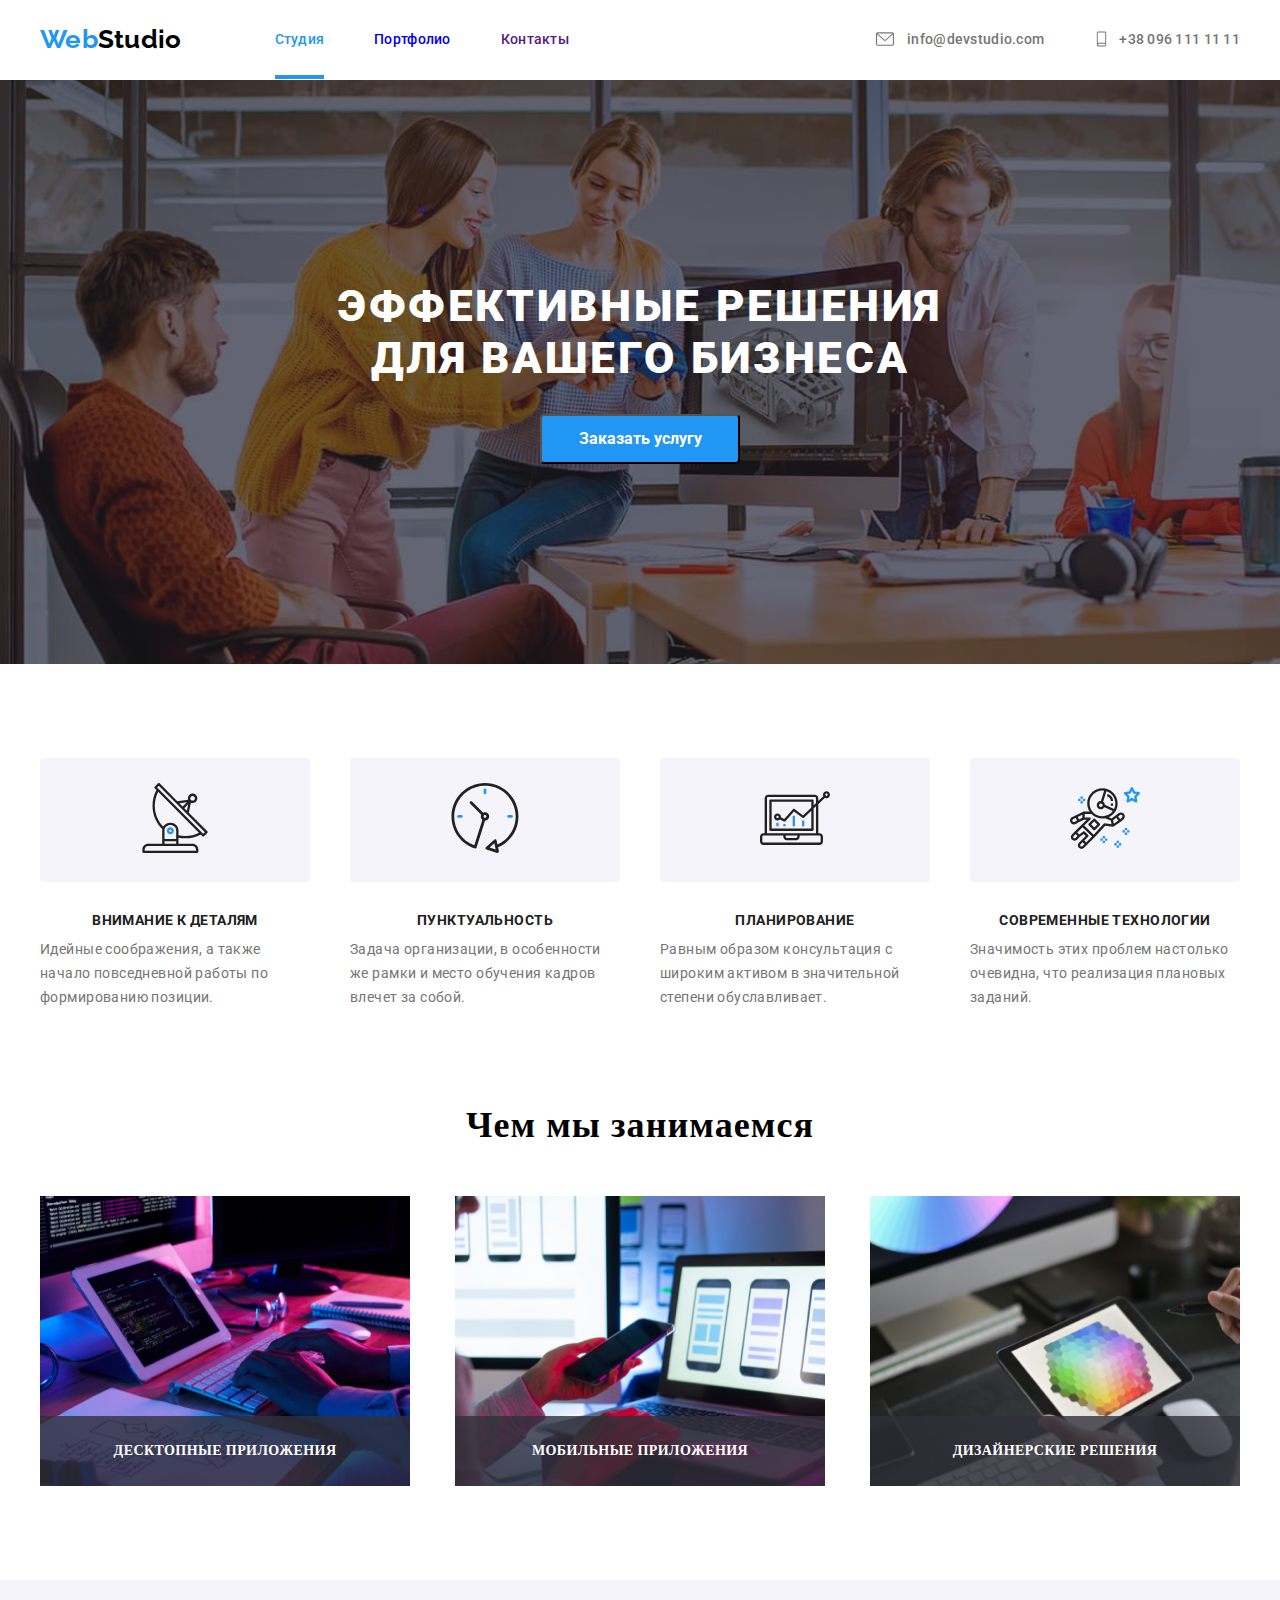
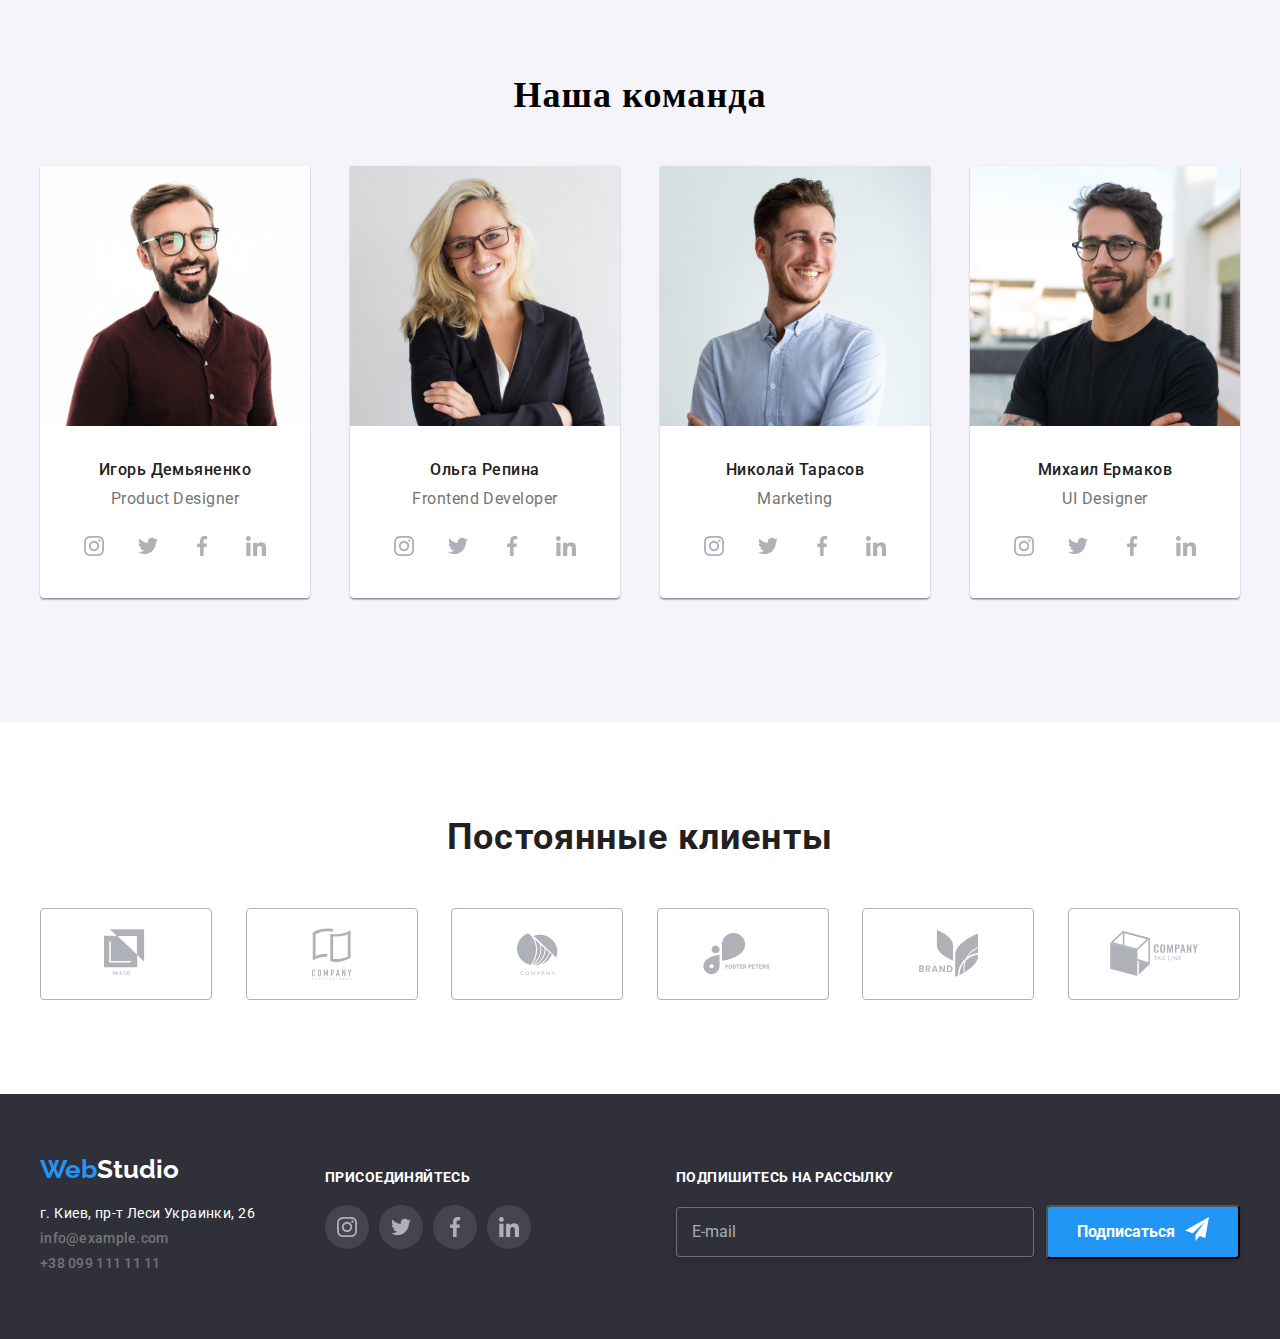
==== commit 3fc15142: "исправляет ошибки" ====
--- a/index.html
+++ b/index.html
@@ -165,7 +165,7 @@
             <div class="footer-content">
                 <div class="container-adress">
                     <div class="container-logo">
-                        <a class="logo" lang="en" href="#"> 
+                        <a class="container-nav-logo" lang="en" href="#"> 
                             <span class="logo-first">Web</span><span class="logo-foot">Studio</span></a> 
                     </div>
                     <address class="adress">
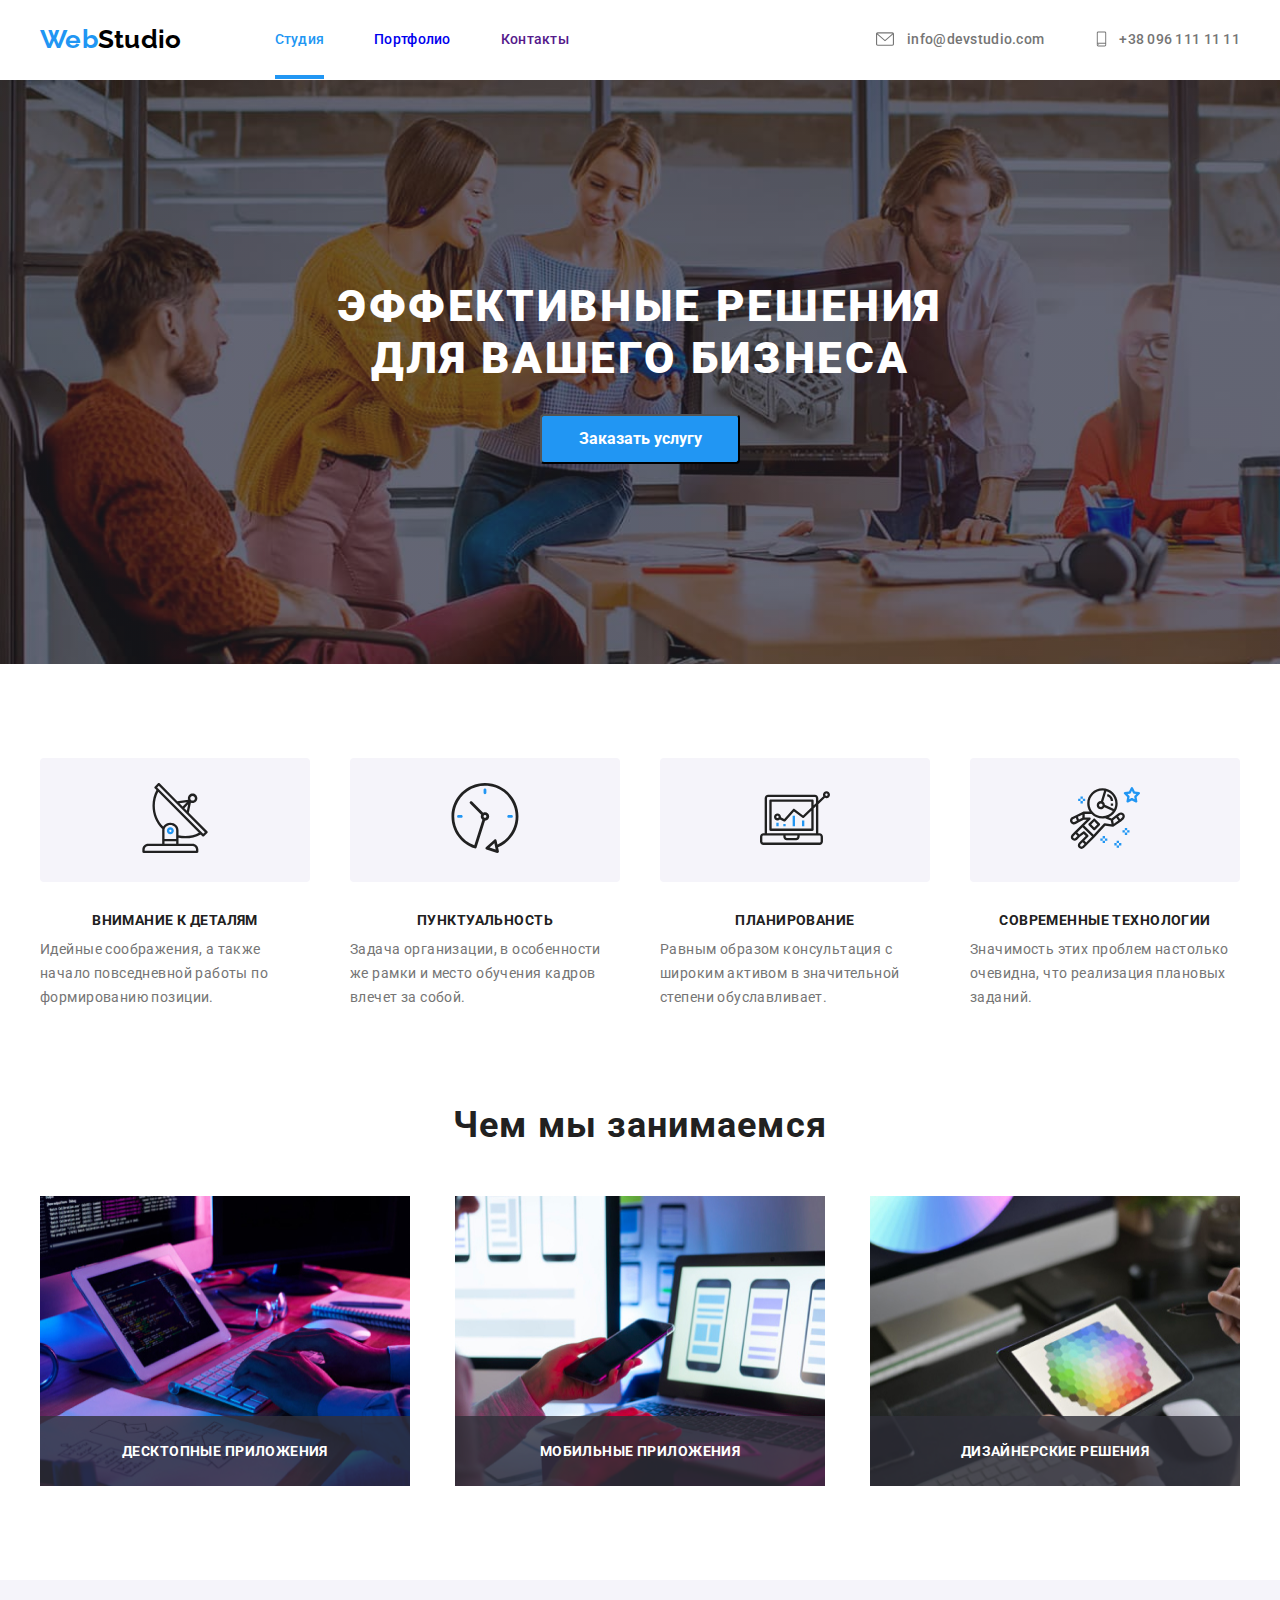
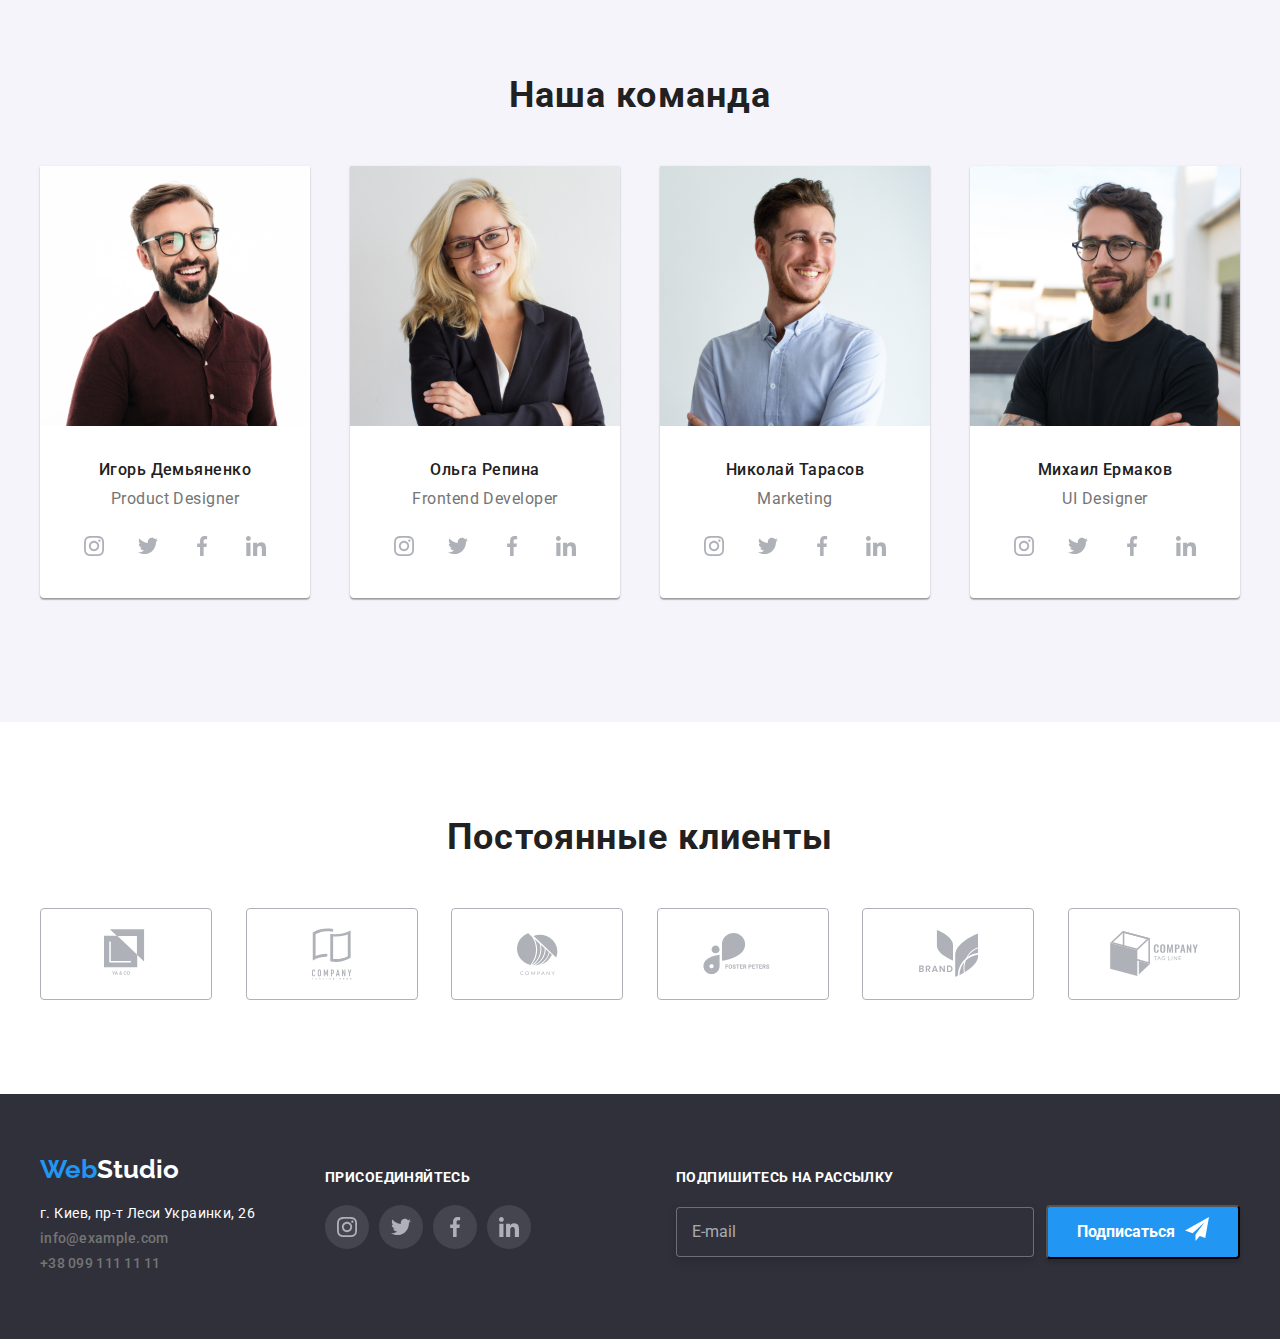
==== commit 53e5fd5a: "ошибки" ====
--- a/index.html
+++ b/index.html
@@ -242,7 +242,7 @@
                 
                     <div class="modal-policy">
                         <label class="modal-policy-label" >
-                            <input class="checkbox" name="policy" type="checkbox"/>
+                            <input class="checkbox" name="policy" type="checkbox" />
                             <span class="checkbox-icon" ></span>
                             Соглашаюсь с рассылкой и принимаю<a class="modal-policy-link" href="#"> Условия договора</a>
                         </label>
--- a/css/main.min.css
+++ b/css/main.min.css
@@ -1,2 +1,2 @@
-h1,h2,h3,h4,h5,h6{margin:0}ul,ol{margin:0;padding:0}p{margin:0}body{margin:0}.container-nav{display:-webkit-box;display:-ms-flexbox;display:flex;-webkit-box-align:center;-ms-flex-align:center;align-items:center}.container-nav-nav-list{display:-webkit-box;display:-ms-flexbox;display:flex;-webkit-box-align:center;-ms-flex-align:center;align-items:center;color:#212121;position:relative}.container-nav-logo{font-family:Raleway,sans-serif;font-weight:700;font-size:26px;line-height:1.192;text-decoration:none;-webkit-animation-duration:1000ms;animation-duration:1000ms}.logo-first{color:#2196F3}.logo-second{color:#000000}.nav-list{position:relative}.header{padding-bottom:25px;padding-top:24px}.header .container-nav-logo{margin-right:93px}.nav-list:not(:first-child){margin-left:50px}.nav-list-studio,.nav-list-portfolio,.nav-list-contacts{-webkit-transition:250ms cubic-bezier(0.4, 0, 0.2, 1);transition:250ms cubic-bezier(0.4, 0, 0.2, 1);display:block}.mail .icon-envelope{width:24px;height:18px;margin-right:10px;fill:#757575}.mail{display:-webkit-box;display:-ms-flexbox;display:flex;-webkit-box-align:center;-ms-flex-align:center;align-items:center;-webkit-transition:250ms cubic-bezier(0.4, 0, 0.2, 1);transition:250ms cubic-bezier(0.4, 0, 0.2, 1)}.tel{display:-webkit-box;display:-ms-flexbox;display:flex;-webkit-box-align:center;-ms-flex-align:center;align-items:center;-webkit-transition:250ms cubic-bezier(0.4, 0, 0.2, 1);transition:250ms cubic-bezier(0.4, 0, 0.2, 1)}.tel .icon-smartphone{width:15px;height:24px;margin-right:10px;fill:#757575}.current-studio{color:#2196F3}.current-studio::after{content:'';display:block;width:100%;height:4px;background-color:#2196F3;position:absolute;top:44px}.current-portfolio{color:#2196F3}.current-portfolio::after{content:'';width:100%;display:block;height:4px;background-color:#2196F3;position:absolute;top:45px}.contacts-smartphone{margin-left:50px;display:-webkit-box;display:-ms-flexbox;display:flex;-webkit-box-align:center;-ms-flex-align:center;align-items:center}.contacts-envelope{display:-webkit-box;display:-ms-flexbox;display:flex;-webkit-box-align:center;-ms-flex-align:center;align-items:center}.icon-envelope:hover,.icon-envelope:focus,.icon-smartphone:hover,.icon-smartphone:focus{fill:#2196F3}.mail:focus .icon-envelope,.mail:hover .icon-envelope,.tel:hover .icon-smartphone,.tel:focus .icon-smartphone{fill:#2196F3}.container{width:1200px;padding:0 15px;margin:0 auto}.header>.container{display:-webkit-box;display:-ms-flexbox;display:flex;-webkit-box-align:center;-ms-flex-align:center;align-items:center;-webkit-box-pack:justify;-ms-flex-pack:justify;justify-content:space-between}.container-contacts{display:-webkit-box;display:-ms-flexbox;display:flex;-webkit-box-align:center;-ms-flex-align:center;align-items:center}.nav{font-family:Roboto,sans-serif;font-style:normal;font-weight:500;font-size:14px;line-height:1.143;letter-spacing:0.02em}.nav-list,.contacts,.advantages-list,.we_made_job-list,.our-team-list,.btn-list,.examples-list{list-style:none}.nav-list-studio,.nav-list-portfolio,.nav-list-contacts{text-decoration:none}.nav-list-studio:hover,.nav-list-studio:focus,.nav-list-portfolio:hover,.nav-list-portfolio:focus,.nav-list-contacts:hover,.nav-list-contacts:focus{color:#2196F3}.mail,.tel{text-decoration:none;color:#757575;font-style:normal;font-family:Roboto,sans-serif;font-style:normal;font-weight:500;font-size:14px;line-height:1.143;letter-spacing:0.02em}.mail:hover,.mail:focus,.tel:hover,.tel:focus{color:#2196F3}.hero{display:-webkit-box;display:-ms-flexbox;display:flex;-webkit-box-orient:vertical;-webkit-box-direction:normal;-ms-flex-direction:column;flex-direction:column;-webkit-box-align:center;-ms-flex-align:center;align-items:center;padding:200px 0;background-color:#2F303A;background-image:-webkit-gradient(linear, left top, left bottom, from(rgba(47,48,58,0.4)), to(rgba(47,48,58,0.4))),url("../../Images/Img (7) (1).jpg");background-image:linear-gradient(rgba(47,48,58,0.4), rgba(47,48,58,0.4)),url("../../Images/Img (7) (1).jpg");background-repeat:no-repeat;background-size:cover}.hero-title{font-family:Roboto,sans-serif;font-weight:900;font-size:44px;line-height:1,364;letter-spacing:0.06em;text-transform:uppercase;text-align:center;margin-bottom:30px;color:#FFFFFF}.hero-btn{font-family:Roboto,sans-serif;font-style:normal;font-weight:bold;font-size:16px;line-height:1.875;text-align:center;min-width:200px;min-height:50px;background-color:#2196F3;border-radius:4px;color:#FFFFFF}.advantages-section{padding-top:94px;padding-bottom:94px}.advantages-section-list{display:-webkit-box;display:-ms-flexbox;display:flex;-webkit-box-align:center;-ms-flex-align:center;align-items:center;-webkit-box-pack:justify;-ms-flex-pack:justify;justify-content:space-between}.advantages{display:-webkit-box;display:-ms-flexbox;display:flex;-webkit-box-orient:vertical;-webkit-box-direction:normal;-ms-flex-direction:column;flex-direction:column;-webkit-box-align:center;-ms-flex-align:center;align-items:center}.advantages-icon-container{display:block;padding-top:25px;padding-bottom:25px;padding-left:100px;padding-right:100px;background-color:#F5F4FA;border-radius:4px}.advantages-icon-container-icon{width:70px;height:70px}.advantages-title{font-family:Roboto,sans-serif;font-style:normal;font-weight:bold;font-size:14px;line-height:1.143;letter-spacing:0.03em;text-transform:uppercase;color:#212121;margin-top:30px}.advantages-discription{font-family:Roboto,sans-serif;font-style:normal;font-weight:normal;font-size:14px;line-height:1.714;letter-spacing:0.03em;color:#757575;max-width:270px;margin-top:10px}.we_made-title,.our_team-tilte,.constant-clients{font-family:var(--roboto-font);font-weight:700;font-size:36px;line-height:1.167;text-align:center;letter-spacing:0.03em;color:var(--titles-color)}.we-made-foto{display:block}.we-made-item{position:absolute;display:-webkit-box;display:-ms-flexbox;display:flex;-webkit-box-pack:center;-ms-flex-pack:center;justify-content:center;padding-top:27px;padding-bottom:27px;background:rgba(47,48,58,0.8);width:370px;-webkit-transform:translateY(-100%);transform:translateY(-100%);font-family:var(--roboto-font);font-style:normal;font-weight:bold;font-size:14px;line-height:1.143;text-align:center;letter-spacing:0.03em;text-transform:uppercase;color:#FFFFFF}.we_made{padding-bottom:94px}.we_made_job-list{position:relative;display:-webkit-box;display:-ms-flexbox;display:flex;-webkit-box-pack:justify;-ms-flex-pack:justify;justify-content:space-between;margin-top:50px}.we_made_job-list:not(:last-child){margin-right:30px}.name{padding-top:30px}.position{margin-top:10px}.our_team-item-title{font-family:Roboto,sans-serif;font-style:normal;font-weight:500;font-size:16px;line-height:1.188;text-align:center;letter-spacing:0.03em;color:#212121}.our_team-item-position{font-family:Roboto,sans-serif;font-style:normal;font-weight:normal;font-size:16px;line-height:1.188;text-align:center;letter-spacing:0.03em;color:#757575;margin-bottom:16px}.card-item-studio{border-radius:0 0 4px 4px;-webkit-box-shadow:0px 1px 3px rgba(0,0,0,0.12),0px 1px 1px rgba(0,0,0,0.14),0px 2px 1px rgba(0,0,0,0.2);box-shadow:0px 1px 3px rgba(0,0,0,0.12),0px 1px 1px rgba(0,0,0,0.14),0px 2px 1px rgba(0,0,0,0.2);background-color:#FFFFFF}.our_team{padding-top:94px;padding-bottom:94px;background-color:#F5F4FA}.our-team-list{display:-webkit-box;display:-ms-flexbox;display:flex;-webkit-box-pack:justify;-ms-flex-pack:justify;justify-content:space-between;margin-top:50px;padding-bottom:30px}.our-team-list:not(:last-child){margin-right:30px}.our_team{background-color:#F5F4FA}.social-list{list-style-type:none}.social-list-item{display:-webkit-box;display:-ms-flexbox;display:flex}.social-link{display:-webkit-box;display:-ms-flexbox;display:flex;-webkit-box-pack:center;-ms-flex-pack:center;justify-content:center;-webkit-box-align:center;-ms-flex-align:center;align-items:center;width:44px;height:44px;border-radius:50%;-webkit-transition:250ms cubic-bezier(0.4, 0, 0.2, 1);transition:250ms cubic-bezier(0.4, 0, 0.2, 1)}.container-social-list{display:-webkit-box;display:-ms-flexbox;display:flex;-webkit-box-pack:justify;-ms-flex-pack:justify;justify-content:space-between;padding-bottom:30px;padding-right:32px;padding-left:32px}.social-icon{display:inline-block;margin-left:auto;margin-right:auto;margin-top:auto;margin-bottom:auto;width:20px;height:20px;fill:#AFB1B8}.social-link:hover,.social-link:focus{background-color:#2196F3}.social-link:hover .social-icon,.social-link:focus .social-icon{fill:#FFFFFF}.constant-clients{padding-top:94px;padding-bottom:94px}.constant-clients-title{font-family:Roboto,sans-serif;font-style:normal;font-weight:bold;font-size:36px;line-height:1.167;text-align:center;letter-spacing:0.03em;color:#212121;margin-bottom:50px}.constant-clients-list{display:-webkit-box;display:-ms-flexbox;display:flex;-webkit-box-pack:justify;-ms-flex-pack:justify;justify-content:space-between;list-style-type:none}.clients-link{display:-webkit-box;display:-ms-flexbox;display:flex;width:170px;height:90px;border:1px solid #AFB1B8;border-radius:4px;-webkit-box-pack:center;-ms-flex-pack:center;justify-content:center;-webkit-box-align:center;-ms-flex-align:center;align-items:center}.clients-link:hover,.clients-link:focus{border-color:#2196F3}.clients-icon{fill:#AFB1B8;-webkit-transition:250ms cubic-bezier(0.4, 0, 0.2, 1);transition:250ms cubic-bezier(0.4, 0, 0.2, 1)}.clients-icon:hover,.clients-icon:focus{fill:#2196F3}.clients-link:hover .clients-icon,.clients-link:focus .clients-icon{fill:#2196F3}.footer{background-color:#2F303A;padding-top:60px;padding-bottom:60px}.join{font-family:Roboto;font-style:normal;font-weight:bold;font-size:14px;line-height:1.143;letter-spacing:0.03em;text-transform:uppercase;color:#FFFFFF;margin-bottom:20px}.footer-all{display:-webkit-box;display:-ms-flexbox;display:flex;-webkit-box-pack:justify;-ms-flex-pack:justify;justify-content:space-between}.footer-form-title{font-family:Roboto,sans-serif;font-style:normal;font-weight:bold;font-size:14px;line-height:1.143;letter-spacing:0.03em;text-transform:uppercase;margin-bottom:20px;color:#FFFFFF}.form-shape{position:relative;display:-webkit-box;display:-ms-flexbox;display:flex;-webkit-box-align:center;-ms-flex-align:center;align-items:center}.footer-form{margin-left:70px;padding-top:15px}.footer-content{display:-webkit-box;display:-ms-flexbox;display:flex;-webkit-box-align:start;-ms-flex-align:start;align-items:flex-start}.footer-btn-title{font-family:Roboto,sans-serif;font-style:normal;font-weight:bold;font-size:16px;line-height:1.875;color:#FFFFFF}.footer-form-btn{background-color:#2196F3;-webkit-box-shadow:0px 4px 4px rgba(0,0,0,0.15);box-shadow:0px 4px 4px rgba(0,0,0,0.15);border-radius:4px;display:-webkit-box;display:-ms-flexbox;display:flex;margin-left:12px;padding:10px 29px}.footer-input-mail{border:1px solid rgba(255,255,255,0.3);-webkit-box-sizing:border-box;box-sizing:border-box;-webkit-filter:drop-shadow(0px 4px 4px rgba(0,0,0,0.15));filter:drop-shadow(0px 4px 4px rgba(0,0,0,0.15));border-radius:4px;width:358px;height:50px;background-color:#2F303A;padding-left:75px;color:#ffffff}.footer-form-name{font-family:Roboto,sans-serif;font-style:normal;font-weight:normal;font-size:16px;line-height:1.25;color:rgba(255,255,255,0.6);position:absolute;top:50%;-webkit-transform:translateY(-50%);transform:translateY(-50%);left:16px}.footer-form-icon{width:24px;height:24px;margin-left:10px}.logo-foot{color:#ffffff}.social-link-footer{background:rgba(255,255,255,0.1)}.social-list-footer:not(:last-child){margin-right:10px}.container-logo{margin-bottom:20px}.container-address{text-align:left}.container-join{margin-left:70px;padding-top:15px}.container-join .container-social-list{padding-left:0}.adress-sity{font-family:Roboto,sans-serif;font-style:normal;font-weight:normal;font-size:14px;line-height:24px1 0.714;letter-spacing:0.03em;color:#FFFFFF;margin-bottom:9px}.mail-footer{display:block;margin-bottom:9px}.backdrop{position:fixed;width:100%;height:100%;z-index:100;top:0;left:0;background:rgba(0,0,0,0.2);-webkit-transition:350ms cubic-bezier(0.4, 0, 0.2, 1);transition:350ms cubic-bezier(0.4, 0, 0.2, 1);-webkit-transform:scale(1);transform:scale(1)}.backdrop.is-hidden{opacity:0;pointer-events:none;-webkit-transform:scale(0.8);transform:scale(0.8)}.modal{position:absolute;top:50%;left:50%;-webkit-transform:translate(-50%, -50%);transform:translate(-50%, -50%);width:528px;height:581px;background-color:#ffffff}.modal-btn-close{position:absolute;right:8px;top:8px;width:30px;height:30px;border-radius:50%;border-color:rgba(0,0,0,0.1);background-color:#FFFFFF;display:-webkit-box;display:-ms-flexbox;display:flex;-webkit-box-pack:center;-ms-flex-pack:center;justify-content:center;-webkit-box-align:center;-ms-flex-align:center;align-items:center;padding:0;-webkit-transition:250ms cubic-bezier(0.4, 0, 0.2, 1);transition:250ms cubic-bezier(0.4, 0, 0.2, 1)}.modal-btn-close:hover,.modal-btn-close:focus{fill:#2196F3}.modal-close-icon{display:block}.modal-form{display:block}.container-modal-form{padding-left:40px;padding-right:40px}.form-textarea{margin-bottom:20px}.modal-form-field{margin-top:10px;display:-webkit-box;display:-ms-flexbox;display:flex;-webkit-box-orient:vertical;-webkit-box-direction:normal;-ms-flex-direction:column;flex-direction:column;-webkit-transition:250ms cubic-bezier(0.4, 0, 0.2, 1);transition:250ms cubic-bezier(0.4, 0, 0.2, 1)}.modal-form-input{-webkit-transition:250ms cubic-bezier(0.4, 0, 0.2, 1);transition:250ms cubic-bezier(0.4, 0, 0.2, 1)}.modal-form-field:hover .modal-form-icon-mail,.modal-form-field:focus .modal-form-icon-mail,.modal-form-field:hover .modal-form-icon-tel,.modal-form-field:focus .modal-form-icon-tel,.modal-form-field:hover .modal-form-icon-name,.modal-form-field:focus .modal-form-icon-name{fill:#2196F3}.modal-form-input:focus+.modal-form-icon-name,.modal-form-input:focus+.modal-form-icon-tel,.modal-form-input:focus+.modal-form-icon-mail{fill:#2196F3}.modal-form-input:focus,.modal-form-textarea:focus{outline-color:#2196F3}.modal-form-field:hover .modal-form-input,.modal-form-field:focus .modal-form-input{border-color:#2196F3}.modal-form-field:focus{fill:#2196F3}.modal-form-label{margin-bottom:4px}.modal-form-field input{width:100%;border:1px solid rgba(33,33,33,0.2);-webkit-box-sizing:border-box;box-sizing:border-box;border-radius:4px;min-height:40px;padding-left:38px}.modal-form-field textarea{width:100%;border:1px solid rgba(33,33,33,0.2);-webkit-box-sizing:border-box;box-sizing:border-box;border-radius:4px;min-height:120px;padding:12px}.modal-form-field textarea::-webkit-input-placeholder{font-family:Roboto,sans-serif;font-style:normal;font-weight:normal;font-size:12px;line-height:1.167;letter-spacing:0.01em;color:rgba(117,117,117,0.5);padding-left:4px}.modal-form-field textarea:-ms-input-placeholder{font-family:Roboto,sans-serif;font-style:normal;font-weight:normal;font-size:12px;line-height:1.167;letter-spacing:0.01em;color:rgba(117,117,117,0.5);padding-left:4px}.modal-form-field textarea::-ms-input-placeholder{font-family:Roboto,sans-serif;font-style:normal;font-weight:normal;font-size:12px;line-height:1.167;letter-spacing:0.01em;color:rgba(117,117,117,0.5);padding-left:4px}.modal-form-field textarea::placeholder{font-family:Roboto,sans-serif;font-style:normal;font-weight:normal;font-size:12px;line-height:1.167;letter-spacing:0.01em;color:rgba(117,117,117,0.5);padding-left:4px}.modal-policy{display:-webkit-box;display:-ms-flexbox;display:flex;-webkit-box-align:center;-ms-flex-align:center;align-items:center;padding-left:12px;margin-bottom:30px}.container-modal-btn{padding-left:124px}.modal-form-field{position:relative}.modal-form-icon-name,.modal-form-icon-tel,.modal-form-icon-mail{position:absolute;top:0;left:0;width:18px;height:18px;-webkit-transform:translateY(24px);transform:translateY(24px);left:12px}.modal-form-btn{font-family:#2196F3;font-style:normal;font-weight:bold;font-size:16px;line-height:1.875;background-color:#2196F3;border-color:#2196F3;color:#FFFFFF;padding:10px 55px;-webkit-box-shadow:0px 4px 4px rgba(0,0,0,0.15);box-shadow:0px 4px 4px rgba(0,0,0,0.15);border-radius:4px}.modal-policy-link{color:#2196F3;margin-left:3px}.modal-policy label{font-family:Roboto,sans-serif;font-style:normal;font-weight:normal;font-size:14px;line-height:1.714;letter-spacing:0.03em;color:#757575}.modal-form-field label{font-family:Roboto,sans-serif;font-style:normal;font-weight:normal;font-size:12px;line-height:1.167;letter-spacing:0.01em;color:#757575}.checkbox{-webkit-appearance:none;-moz-appearance:none;appearance:none}.checkbox-icon{display:block;width:16px;height:15px;border-radius:2px;border:2px solid #212121;margin-right:7px}.checkbox:checked+.checkbox-icon{border-color:transparent;background-image:url("./Images/icon_check_(1).svg");background-size:cover;background-origin:border-box}.modal-policy-label{display:-webkit-box;display:-ms-flexbox;display:flex;-webkit-box-align:center;-ms-flex-align:center;align-items:center}.modal-title{font-family:Roboto,sans-serif;font-style:normal;font-weight:bold;font-size:20px;line-height:1.15;text-align:center;letter-spacing:0.03em;color:#212121;padding-top:40px;padding-left:40px;padding-right:40px;margin-bottom:12px}.modal-btn-close .modal-close-icon{width:18px;height:18px}
+h1,h2,h3,h4,h5,h6{margin:0}ul,ol{margin:0;padding:0}p{margin:0}body{margin:0}.container-nav{display:-webkit-box;display:-ms-flexbox;display:flex;-webkit-box-align:center;-ms-flex-align:center;align-items:center}.container-nav-nav-list{display:-webkit-box;display:-ms-flexbox;display:flex;-webkit-box-align:center;-ms-flex-align:center;align-items:center;color:#212121;position:relative}.container-nav-logo{font-size:26px;font-weight:700;line-height:1.192;font-family:Raleway,sans-serif;text-decoration:none;-webkit-animation-duration:1000ms;animation-duration:1000ms}.logo-first{color:#2196F3}.logo-second{color:#000000}.nav-list{position:relative}.header{padding-bottom:25px;padding-top:24px}.header .container-nav-logo{margin-right:93px}.nav-list:not(:first-child){margin-left:50px}.nav-list-studio,.nav-list-portfolio,.nav-list-contacts{-webkit-transition:250ms cubic-bezier(0.4, 0, 0.2, 1);transition:250ms cubic-bezier(0.4, 0, 0.2, 1);display:block}.mail .icon-envelope{width:24px;height:18px;margin-right:10px;fill:#757575}.mail{display:-webkit-box;display:-ms-flexbox;display:flex;-webkit-box-align:center;-ms-flex-align:center;align-items:center;-webkit-transition:250ms cubic-bezier(0.4, 0, 0.2, 1);transition:250ms cubic-bezier(0.4, 0, 0.2, 1)}.tel{display:-webkit-box;display:-ms-flexbox;display:flex;-webkit-box-align:center;-ms-flex-align:center;align-items:center;-webkit-transition:250ms cubic-bezier(0.4, 0, 0.2, 1);transition:250ms cubic-bezier(0.4, 0, 0.2, 1)}.tel .icon-smartphone{width:15px;height:24px;margin-right:10px;fill:#757575}.current-studio{color:#2196F3}.current-studio::after{content:'';display:block;width:100%;height:4px;background-color:#2196F3;position:absolute;top:44px}.current-portfolio{color:#2196F3}.current-portfolio::after{content:'';width:100%;display:block;height:4px;background-color:#2196F3;position:absolute;top:45px}.contacts-smartphone{margin-left:50px;display:-webkit-box;display:-ms-flexbox;display:flex;-webkit-box-align:center;-ms-flex-align:center;align-items:center}.contacts-envelope{display:-webkit-box;display:-ms-flexbox;display:flex;-webkit-box-align:center;-ms-flex-align:center;align-items:center}.icon-envelope:hover,.icon-envelope:focus,.icon-smartphone:hover,.icon-smartphone:focus{fill:#2196F3}.mail:focus .icon-envelope,.mail:hover .icon-envelope,.tel:hover .icon-smartphone,.tel:focus .icon-smartphone{fill:#2196F3}.container{width:1200px;padding:0 15px;margin:0 auto}.header>.container{display:-webkit-box;display:-ms-flexbox;display:flex;-webkit-box-align:center;-ms-flex-align:center;align-items:center;-webkit-box-pack:justify;-ms-flex-pack:justify;justify-content:space-between}.container-contacts{display:-webkit-box;display:-ms-flexbox;display:flex;-webkit-box-align:center;-ms-flex-align:center;align-items:center}.nav{font-family:Roboto,sans-serif;font-style:normal;font-weight:500;font-size:14px;line-height:1.143;letter-spacing:0.02em}.nav-list,.contacts,.advantages-list,.we_made_job-list,.our-team-list,.btn-list,.examples-list{list-style:none}.nav-list-studio,.nav-list-portfolio,.nav-list-contacts{text-decoration:none}.nav-list-studio:hover,.nav-list-studio:focus,.nav-list-portfolio:hover,.nav-list-portfolio:focus,.nav-list-contacts:hover,.nav-list-contacts:focus{color:#2196F3}.mail,.tel{text-decoration:none;color:#757575;font-style:normal;font-family:Roboto,sans-serif;font-style:normal;font-weight:500;font-size:14px;line-height:1.143;letter-spacing:0.02em}.mail:hover,.mail:focus,.tel:hover,.tel:focus{color:#2196F3}.hero{display:-webkit-box;display:-ms-flexbox;display:flex;-webkit-box-orient:vertical;-webkit-box-direction:normal;-ms-flex-direction:column;flex-direction:column;-webkit-box-align:center;-ms-flex-align:center;align-items:center;padding:200px 0;background-color:#2F303A;background-image:-webkit-gradient(linear, left top, left bottom, from(rgba(47,48,58,0.4)), to(rgba(47,48,58,0.4))),url(../Images/img7.jpg);background-image:linear-gradient(rgba(47,48,58,0.4), rgba(47,48,58,0.4)),url(../Images/img7.jpg);background-repeat:no-repeat;background-size:cover}.hero-title{font-family:Roboto,sans-serif;font-weight:900;font-size:44px;line-height:1,364;letter-spacing:0.06em;text-transform:uppercase;text-align:center;margin-bottom:30px;color:#FFFFFF}.hero-btn{font-family:Roboto,sans-serif;font-style:normal;font-weight:bold;font-size:16px;line-height:1.875;text-align:center;min-width:200px;min-height:50px;background-color:#2196F3;border-radius:4px;color:#FFFFFF}.advantages-section{padding-top:94px;padding-bottom:94px}.advantages-section-list{display:-webkit-box;display:-ms-flexbox;display:flex;-webkit-box-align:center;-ms-flex-align:center;align-items:center;-webkit-box-pack:justify;-ms-flex-pack:justify;justify-content:space-between}.advantages{display:-webkit-box;display:-ms-flexbox;display:flex;-webkit-box-orient:vertical;-webkit-box-direction:normal;-ms-flex-direction:column;flex-direction:column;-webkit-box-align:center;-ms-flex-align:center;align-items:center}.advantages-icon-container{display:block;padding-top:25px;padding-bottom:25px;padding-left:100px;padding-right:100px;background-color:#F5F4FA;border-radius:4px}.advantages-icon-container-icon{width:70px;height:70px}.advantages-title{font-family:Roboto,sans-serif;font-style:normal;font-weight:bold;font-size:14px;line-height:1.143;letter-spacing:0.03em;text-transform:uppercase;color:#212121;margin-top:30px}.advantages-discription{font-family:Roboto,sans-serif;font-style:normal;font-weight:normal;font-size:14px;line-height:1.714;letter-spacing:0.03em;color:#757575;max-width:270px;margin-top:10px}.we_made-title,.our_team-tilte,.constant-clients{font-family:Roboto,sans-serif;font-weight:700;font-size:36px;line-height:1.167;text-align:center;letter-spacing:0.03em;color:#212121}.we-made-foto{display:block}.we-made-item{position:absolute;display:-webkit-box;display:-ms-flexbox;display:flex;-webkit-box-pack:center;-ms-flex-pack:center;justify-content:center;padding-top:27px;padding-bottom:27px;background:rgba(47,48,58,0.8);width:370px;-webkit-transform:translateY(-100%);transform:translateY(-100%);font-family:Roboto,sans-serif;font-style:normal;font-weight:bold;font-size:14px;line-height:1.143;text-align:center;letter-spacing:0.03em;text-transform:uppercase;color:#FFFFFF}.we_made{padding-bottom:94px}.we_made_job-list{position:relative;display:-webkit-box;display:-ms-flexbox;display:flex;-webkit-box-pack:justify;-ms-flex-pack:justify;justify-content:space-between;margin-top:50px}.we_made_job-list:not(:last-child){margin-right:30px}.name{padding-top:30px}.position{margin-top:10px}.our_team-item-title{font-family:Roboto,sans-serif;font-style:normal;font-weight:500;font-size:16px;line-height:1.188;text-align:center;letter-spacing:0.03em;color:#212121}.our_team-item-position{font-family:Roboto,sans-serif;font-style:normal;font-weight:normal;font-size:16px;line-height:1.188;text-align:center;letter-spacing:0.03em;color:#757575;margin-bottom:16px}.card-item-studio{border-radius:0 0 4px 4px;-webkit-box-shadow:0px 1px 3px rgba(0,0,0,0.12),0px 1px 1px rgba(0,0,0,0.14),0px 2px 1px rgba(0,0,0,0.2);box-shadow:0px 1px 3px rgba(0,0,0,0.12),0px 1px 1px rgba(0,0,0,0.14),0px 2px 1px rgba(0,0,0,0.2);background-color:#FFFFFF}.our_team{padding-top:94px;padding-bottom:94px;background-color:#F5F4FA}.our-team-list{display:-webkit-box;display:-ms-flexbox;display:flex;-webkit-box-pack:justify;-ms-flex-pack:justify;justify-content:space-between;margin-top:50px;padding-bottom:30px}.our-team-list:not(:last-child){margin-right:30px}.our_team{background-color:#F5F4FA}.social-list{list-style-type:none}.social-list-item{display:-webkit-box;display:-ms-flexbox;display:flex}.social-link{display:-webkit-box;display:-ms-flexbox;display:flex;-webkit-box-pack:center;-ms-flex-pack:center;justify-content:center;-webkit-box-align:center;-ms-flex-align:center;align-items:center;width:44px;height:44px;border-radius:50%;-webkit-transition:250ms cubic-bezier(0.4, 0, 0.2, 1);transition:250ms cubic-bezier(0.4, 0, 0.2, 1)}.social-link:hover,.social-link:focus{background-color:#2196F3}.container-social-list{display:-webkit-box;display:-ms-flexbox;display:flex;-webkit-box-pack:justify;-ms-flex-pack:justify;justify-content:space-between;padding-bottom:30px;padding-right:32px;padding-left:32px}.social-icon{display:inline-block;margin-left:auto;margin-right:auto;margin-top:auto;margin-bottom:auto;width:20px;height:20px;fill:#AFB1B8}.social-link:hover .social-icon,.social-link:focus .social-icon{fill:#FFFFFF}.constant-clients{padding-top:94px;padding-bottom:94px}.constant-clients-title{font-family:Roboto,sans-serif;font-style:normal;font-weight:bold;font-size:36px;line-height:1.167;text-align:center;letter-spacing:0.03em;color:#212121;margin-bottom:50px}.constant-clients-list{display:-webkit-box;display:-ms-flexbox;display:flex;-webkit-box-pack:justify;-ms-flex-pack:justify;justify-content:space-between;list-style-type:none}.clients-link{display:-webkit-box;display:-ms-flexbox;display:flex;width:170px;height:90px;border:1px solid #AFB1B8;border-radius:4px;-webkit-box-pack:center;-ms-flex-pack:center;justify-content:center;-webkit-box-align:center;-ms-flex-align:center;align-items:center}.clients-link:hover,.clients-link:focus{border-color:#2196F3}.clients-icon{fill:#AFB1B8;-webkit-transition:250ms cubic-bezier(0.4, 0, 0.2, 1);transition:250ms cubic-bezier(0.4, 0, 0.2, 1)}.clients-icon:hover,.clients-icon:focus{fill:#2196F3}.clients-link:hover .clients-icon,.clients-link:focus .clients-icon{fill:#2196F3}.footer{background-color:#2F303A;padding-top:60px;padding-bottom:60px}.join{font-family:Roboto;font-style:normal;font-weight:bold;font-size:14px;line-height:1.143;letter-spacing:0.03em;text-transform:uppercase;color:#FFFFFF;margin-bottom:20px}.footer-all{display:-webkit-box;display:-ms-flexbox;display:flex;-webkit-box-pack:justify;-ms-flex-pack:justify;justify-content:space-between}.footer-form-title{font-family:Roboto,sans-serif;font-style:normal;font-weight:bold;font-size:14px;line-height:1.143;letter-spacing:0.03em;text-transform:uppercase;margin-bottom:20px;color:#FFFFFF}.form-shape{position:relative;display:-webkit-box;display:-ms-flexbox;display:flex;-webkit-box-align:center;-ms-flex-align:center;align-items:center}.footer-form{margin-left:70px;padding-top:15px}.footer-content{display:-webkit-box;display:-ms-flexbox;display:flex;-webkit-box-align:start;-ms-flex-align:start;align-items:flex-start}.footer-btn-title{font-family:Roboto,sans-serif;font-style:normal;font-weight:bold;font-size:16px;line-height:1.875;color:#FFFFFF}.footer-form-btn{background-color:#2196F3;-webkit-box-shadow:0px 4px 4px rgba(0,0,0,0.15);box-shadow:0px 4px 4px rgba(0,0,0,0.15);border-radius:4px;display:-webkit-box;display:-ms-flexbox;display:flex;margin-left:12px;padding:10px 29px}.footer-input-mail{border:1px solid rgba(255,255,255,0.3);-webkit-box-sizing:border-box;box-sizing:border-box;-webkit-filter:drop-shadow(0px 4px 4px rgba(0,0,0,0.15));filter:drop-shadow(0px 4px 4px rgba(0,0,0,0.15));border-radius:4px;width:358px;height:50px;background-color:#2F303A;padding-left:75px;color:#ffffff}.footer-form-name{font-family:Roboto,sans-serif;font-style:normal;font-weight:normal;font-size:16px;line-height:1.25;color:rgba(255,255,255,0.6);position:absolute;top:50%;-webkit-transform:translateY(-50%);transform:translateY(-50%);left:16px}.footer-form-icon{width:24px;height:24px;margin-left:10px}.logo-foot{color:#ffffff}.social-link-footer{background:rgba(255,255,255,0.1)}.social-list-footer:not(:last-child){margin-right:10px}.container-logo{margin-bottom:20px}.container-address{text-align:left}.container-join{margin-left:70px;padding-top:15px}.container-join .container-social-list{padding-left:0}.adress-sity{font-family:Roboto,sans-serif;font-style:normal;font-weight:normal;font-size:14px;line-height:24px1 0.714;letter-spacing:0.03em;color:#FFFFFF;margin-bottom:9px}.mail-footer{display:block;margin-bottom:9px}.backdrop{position:fixed;width:100%;height:100%;z-index:100;top:0;left:0;background:rgba(0,0,0,0.2);-webkit-transition:350ms cubic-bezier(0.4, 0, 0.2, 1);transition:350ms cubic-bezier(0.4, 0, 0.2, 1);-webkit-transform:scale(1);transform:scale(1)}.backdrop.is-hidden{opacity:0;pointer-events:none;-webkit-transform:scale(0.8);transform:scale(0.8)}.modal{position:absolute;top:50%;left:50%;-webkit-transform:translate(-50%, -50%);transform:translate(-50%, -50%);width:528px;height:581px;background-color:#ffffff}.modal-btn-close{position:absolute;right:8px;top:8px;width:30px;height:30px;border-radius:50%;border-color:rgba(0,0,0,0.1);background-color:#FFFFFF;display:-webkit-box;display:-ms-flexbox;display:flex;-webkit-box-pack:center;-ms-flex-pack:center;justify-content:center;-webkit-box-align:center;-ms-flex-align:center;align-items:center;padding:0;-webkit-transition:250ms cubic-bezier(0.4, 0, 0.2, 1);transition:250ms cubic-bezier(0.4, 0, 0.2, 1)}.modal-btn-close:hover,.modal-btn-close:focus{fill:#2196F3}.modal-close-icon{display:block}.modal-form{display:block}.container-modal-form{padding-left:40px;padding-right:40px}.form-textarea{margin-bottom:20px}.modal-form-field{margin-top:10px;display:-webkit-box;display:-ms-flexbox;display:flex;-webkit-box-orient:vertical;-webkit-box-direction:normal;-ms-flex-direction:column;flex-direction:column;-webkit-transition:250ms cubic-bezier(0.4, 0, 0.2, 1);transition:250ms cubic-bezier(0.4, 0, 0.2, 1)}.modal-form-field:focus{fill:#2196F3}.modal-form-input{-webkit-transition:250ms cubic-bezier(0.4, 0, 0.2, 1);transition:250ms cubic-bezier(0.4, 0, 0.2, 1)}.modal-form-input:focus,.modal-form-input:focus{outline-color:#2196F3}.modal-form-field:hover .modal-form-icon-mail,.modal-form-field:focus .modal-form-icon-mail,.modal-form-field:hover .modal-form-icon-tel,.modal-form-field:focus .modal-form-icon-tel,.modal-form-field:hover .modal-form-icon-name,.modal-form-field:focus .modal-form-icon-name{fill:#2196F3}.modal-form-input:focus+.modal-form-icon-name,.modal-form-input:focus+.modal-form-icon-tel,.modal-form-input:focus+.modal-form-icon-mail{fill:#2196F3}.modal-form-field:hover .modal-form-input,.modal-form-field:focus .modal-form-input{border-color:#2196F3}.modal-form-label{margin-bottom:4px}.modal-form-field input{width:100%;border:1px solid rgba(33,33,33,0.2);-webkit-box-sizing:border-box;box-sizing:border-box;border-radius:4px;min-height:40px;padding-left:38px}.modal-form-field textarea{width:100%;border:1px solid rgba(33,33,33,0.2);-webkit-box-sizing:border-box;box-sizing:border-box;border-radius:4px;min-height:120px;padding:12px}.modal-form-field textarea::-webkit-input-placeholder{font-family:Roboto,sans-serif;font-style:normal;font-weight:normal;font-size:12px;line-height:1.167;letter-spacing:0.01em;color:rgba(117,117,117,0.5);padding-left:4px}.modal-form-field textarea:-ms-input-placeholder{font-family:Roboto,sans-serif;font-style:normal;font-weight:normal;font-size:12px;line-height:1.167;letter-spacing:0.01em;color:rgba(117,117,117,0.5);padding-left:4px}.modal-form-field textarea::-ms-input-placeholder{font-family:Roboto,sans-serif;font-style:normal;font-weight:normal;font-size:12px;line-height:1.167;letter-spacing:0.01em;color:rgba(117,117,117,0.5);padding-left:4px}.modal-form-field textarea::placeholder{font-family:Roboto,sans-serif;font-style:normal;font-weight:normal;font-size:12px;line-height:1.167;letter-spacing:0.01em;color:rgba(117,117,117,0.5);padding-left:4px}.modal-policy{display:-webkit-box;display:-ms-flexbox;display:flex;-webkit-box-align:center;-ms-flex-align:center;align-items:center;padding-left:12px;margin-bottom:30px}.container-modal-btn{padding-left:124px}.modal-form-field{position:relative}.modal-form-icon-name,.modal-form-icon-tel,.modal-form-icon-mail{position:absolute;top:0;left:0;width:18px;height:18px;-webkit-transform:translateY(24px);transform:translateY(24px);left:12px}.modal-form-btn{font-family:#2196F3;font-style:normal;font-weight:bold;font-size:16px;line-height:1.875;background-color:#2196F3;border-color:#2196F3;color:#FFFFFF;padding:10px 55px;-webkit-box-shadow:0px 4px 4px rgba(0,0,0,0.15);box-shadow:0px 4px 4px rgba(0,0,0,0.15);border-radius:4px}.modal-policy-link{color:#2196F3;margin-left:3px}.modal-policy label{font-family:Roboto,sans-serif;font-style:normal;font-weight:normal;font-size:14px;line-height:1.714;letter-spacing:0.03em;color:#757575}.modal-form-field label{font-family:Roboto,sans-serif;font-style:normal;font-weight:normal;font-size:12px;line-height:1.167;letter-spacing:0.01em;color:#757575}.checkbox{-webkit-appearance:none;-moz-appearance:none;appearance:none}.checkbox-icon{display:block;width:16px;height:15px;border-radius:2px;border:2px solid #212121;margin-right:7px}.checkbox:checked+.checkbox-icon{border-color:transparent;background-image:url(../Images/icon_check.svg);background-size:cover;background-origin:border-box}.modal-policy-label{display:-webkit-box;display:-ms-flexbox;display:flex;-webkit-box-align:center;-ms-flex-align:center;align-items:center}.modal-title{font-family:Roboto,sans-serif;font-style:normal;font-weight:bold;font-size:20px;line-height:1.15;text-align:center;letter-spacing:0.03em;color:#212121;padding-top:40px;padding-left:40px;padding-right:40px;margin-bottom:12px}.modal-btn-close .modal-close-icon{width:18px;height:18px}
 /*# sourceMappingURL=main.min.css.map */